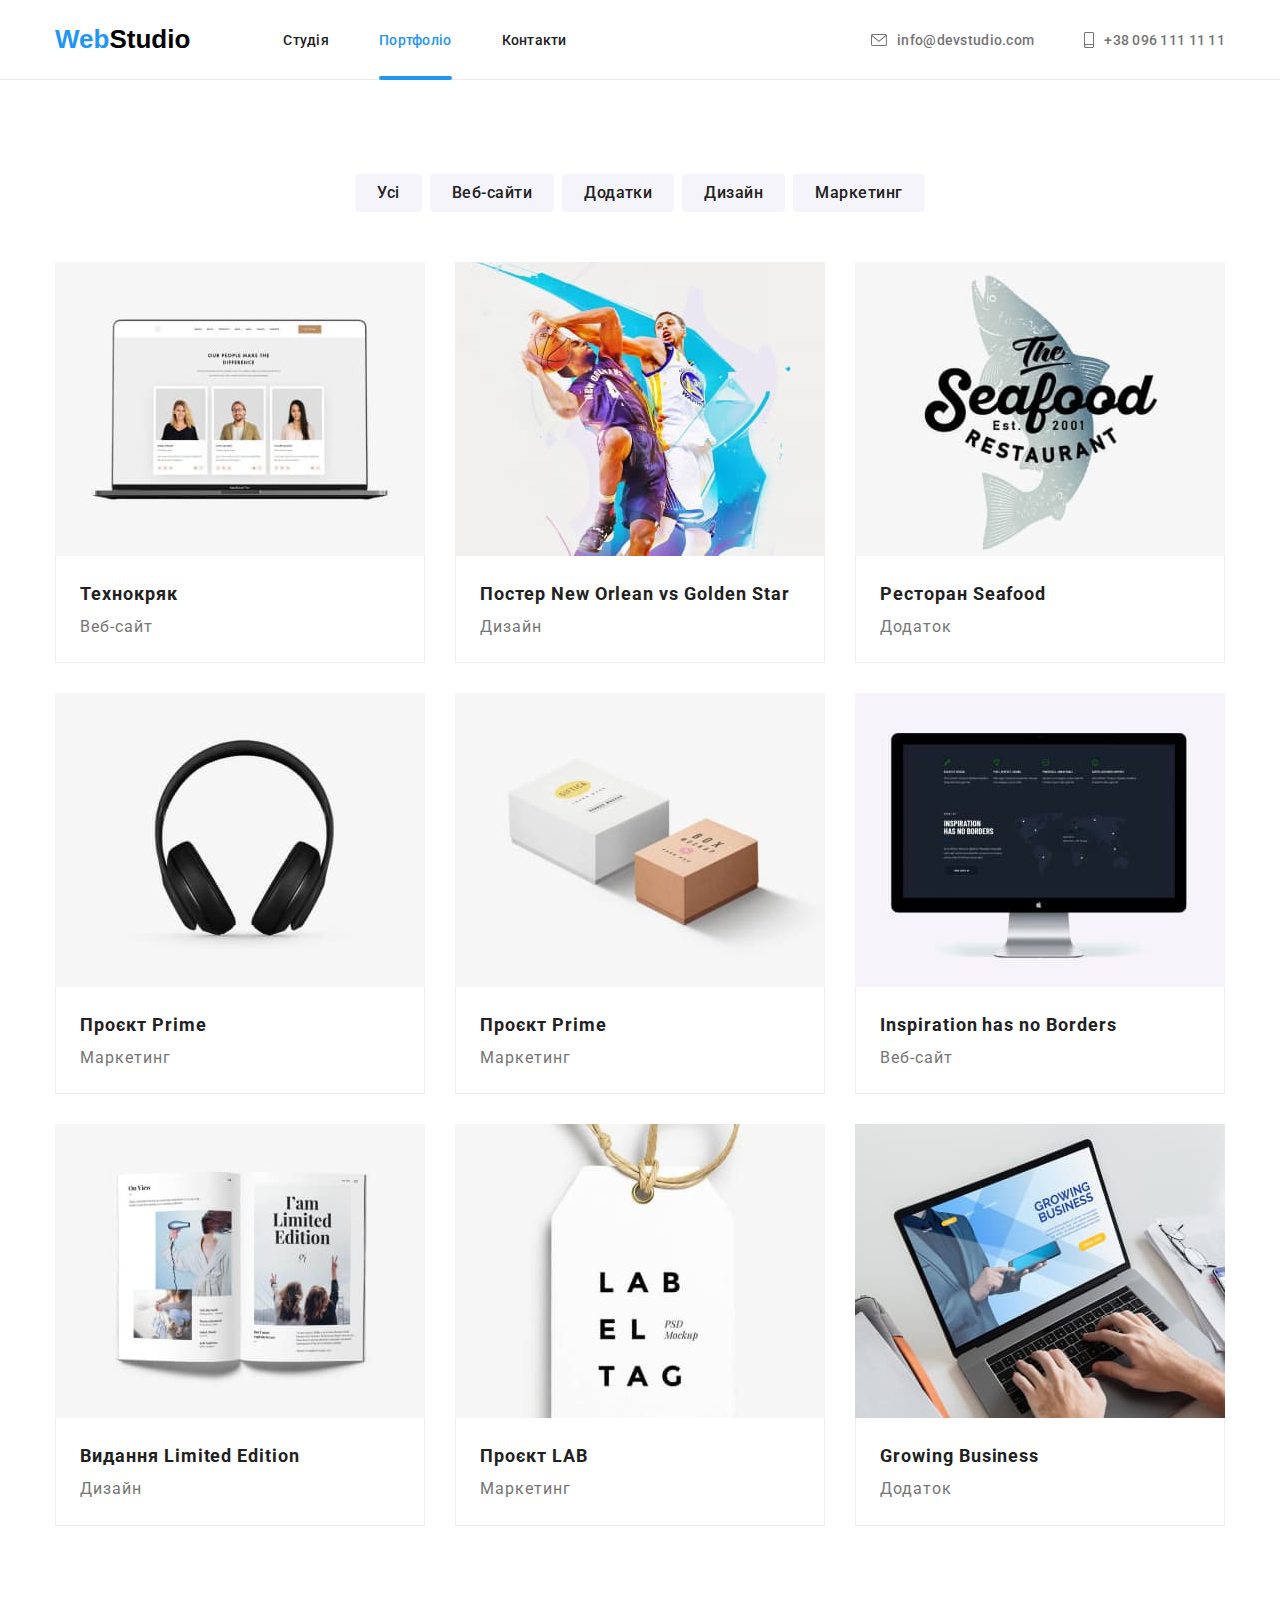
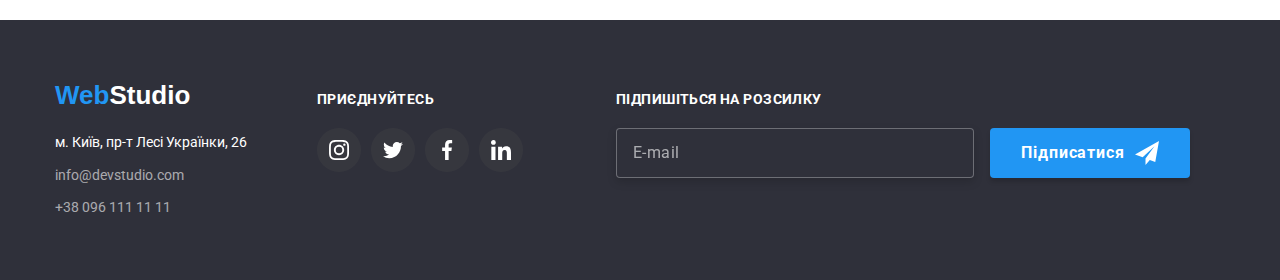
==== portfolio.html @ 0beb4f8a "add files" ====
<!DOCTYPE html>
<html lang="en">

<head>
  <meta charset="UTF-8" />
  <meta http-equiv="X-UA-Compatible" content="IE=edge" />
  <meta name="viewport" content="width=device-width, initial-scale=1.0" />
  <title>Портфоліо</title>
  <link rel="preconnect" href="https://fonts.googleapis.com">
  <link rel="preconnect" href="https://fonts.gstatic.com" crossorigin>
  <link href="https://fonts.googleapis.com/css2?family=Raleway:wght@700&family=Roboto:wght@400;500;700;900&display=swap"
    rel="stylesheet">
  <link rel="stylesheet" href="https://cdnjs.cloudflare.com/ajax/libs/modern-normalize/1.1.0/modern-normalize.css"
    integrity="sha512-Y0MM+V6ymRKN2zStTqzQ227DWhhp4Mzdo6gnlRnuaNCbc+YN/ZH0sBCLTM4M0oSy9c9VKiCvd4Jk44aCLrNS5Q=="
    crossorigin="anonymous" referrerpolicy="no-referrer" />
  <link rel="stylesheet" href="./css/styles.css" />
</head>

<body>
  <!-- HEADER -->
  <header class="header">
    <div class="container main-header">
      <div class="logo-full">
        <a href="#"><span class="logo">Web</span>Studio</a>
      </div>
      <!-- NAVIGATION -->
      <nav class="navigation">
        <ul class="navigation-list">
          <li class="navigation-list-item">
            <a href="./index.html">Студія</a>
          </li>
          <li class="navigation-list-item"><a class="current selected" href="./portfolio.html">Портфоліо</a></li>
          <li class="navigation-list-item"><a href="#">Контакти</a></li>
        </ul>
      </nav>
      <ul class="mail-tel">
        <li class="navigation-list-item">
          <a class="mail-tel-link" href="mailto:info@devstudio.com"><svg class="mail">
              <use href="./images/ikons.svg#icon-mail"></use>
            </svg>info@devstudio.com</a>
        </li>
        <li class="navigation-list-item">
          <a class="mail-tel-link" href="tel:+380961111111"><svg class="tel">
              <use href="./images/ikons.svg#icon-tel"></use>
            </svg>+38 096 111 11 11</a>
        </li>
      </ul>
    </div>
  </header>
  <!-- MAIN -->
  <main>
    <section class="section">
      <div class="container">
        <h1 class="screen-reader-text">Портфоліо</h1>
        <ul class="filter-list">
          <li class="filter-list-item"><button class="filters" type="button">Усі</button></li>
          <li class="filter-list-item"><button class="filters" type="button">Веб-сайти</button></li>
          <li class="filter-list-item"><button class="filters" type="button">Додатки</button></li>
          <li class="filter-list-item"><button class="filters" type="button">Дизайн</button></li>
          <li class="filter-list-item"><button class="filters" type="button">Маркетинг</button></li>
        </ul>
        <ul class="posters">
          <li class="posters-list" tabindex="0">
            <div class="posters-box">
              <img class="posters-img" src="./images/portfolio/1.jpg" alt="Технокряк" width="370" />
              <p class="posters-info">Ресурс пропонує комплексні пропозиції з різним рівнем функціоналу та сервісів. Все
                це дозволить відвідувачу отримати
                вичерпні відомості про компанію чи приватну особу.</p>
            </div>
            <div class="posters-list-text">
              <h2>Технокряк</h2>
              <p class="posters-filter">Веб-сайт</p>
            </div>
          </li>
          <li class="posters-list" tabindex="0">
            <div class="posters-box"><img class="posters-img" src="./images/portfolio/2.jpg" alt="Постер" width="370" />
              <p class="posters-info">Ресурс пропонує комплексні пропозиції з різним рівнем функціоналу та сервісів. Все
                це дозволить відвідувачу отримати
                вичерпні відомості про компанію чи приватну особу.</p>
            </div>
            <div class="posters-list-text">
              <h2>Постер New Orlean vs Golden Star</h2>
              <p class="posters-filter">Дизайн</p>
            </div>
          </li>
          <li class="posters-list" tabindex="0">
            <div class="posters-box"><img class="posters-img" src="./images/portfolio/3.jpg" alt="Ресторан"
                width="370" />
              <p class="posters-info">Ресурс пропонує комплексні пропозиції з різним рівнем функціоналу та сервісів. Все
                це дозволить відвідувачу отримати
                вичерпні відомості про компанію чи приватну особу.</p>
            </div>
            <div class="posters-list-text">
              <h2>Ресторан Seafood</h2>
              <p class="posters-filter">Додаток</p>
            </div>
          </li>
          <li class="posters-list" tabindex="0">
            <div class="posters-box"><img class="posters-img" src="./images/portfolio/4.jpg" alt="Проєкт-prime"
                width="370" />
              <p class="posters-info">Ресурс пропонує комплексні пропозиції з різним рівнем функціоналу та сервісів. Все
                це дозволить відвідувачу отримати
                вичерпні відомості про компанію чи приватну особу.</p>
            </div>
            <div class="posters-list-text">
              <h2>Проєкт Prime</h2>
              <p class="posters-filter">Маркетинг</p>
            </div>
          </li>
          <li class="posters-list" tabindex="0">
            <div class="posters-box"><img class="posters-img" src="./images/portfolio/5.jpg" alt="Проєкт-boxes"
                width="370" />
              <p class="posters-info">Ресурс пропонує комплексні пропозиції з різним рівнем функціоналу та сервісів. Все
                це дозволить відвідувачу отримати
                вичерпні відомості про компанію чи приватну особу.</p>
            </div>
            <div class="posters-list-text">
              <h2>Проєкт Prime</h2>
              <p class="posters-filter">Маркетинг</p>
            </div>
          </li>
          <li class="posters-list" tabindex="0">
            <div class="posters-box"><img class="posters-img" src="./images/portfolio/6.jpg" alt="Inspiration"
                width="370" />
              <p class="posters-info">Ресурс пропонує комплексні пропозиції з різним рівнем функціоналу та сервісів. Все
                це дозволить відвідувачу отримати
                вичерпні відомості про компанію чи приватну особу.</p>
            </div>
            <div class="posters-list-text">
              <h2>Inspiration has no Borders</h2>
              <p class="posters-filter">Веб-сайт</p>
            </div>
          </li>
          <li class="posters-list" tabindex="0">
            <div class="posters-box"><img class="posters-img" src="./images/portfolio/7.jpg" alt="Видання"
                width="370" />
              <p class="posters-info">Ресурс пропонує комплексні пропозиції з різним рівнем функціоналу та сервісів. Все
                це дозволить відвідувачу отримати
                вичерпні відомості про компанію чи приватну особу.</p>
            </div>
            <div class="posters-list-text">
              <h2>Видання Limited Edition</h2>
              <p class="posters-filter">Дизайн</p>
            </div>
          </li>
          <li class="posters-list" tabindex="0">
            <div class="posters-box"><img class="posters-img" src="./images/portfolio/8.jpg" alt="Проєкт-lab"
                width="370" />
              <p class="posters-info">Ресурс пропонує комплексні пропозиції з різним рівнем функціоналу та сервісів. Все
                це дозволить відвідувачу отримати
                вичерпні відомості про компанію чи приватну особу.</p>
            </div>
            <div class="posters-list-text">
              <h2>Проєкт LAB</h2>
              <p class="posters-filter">Маркетинг</p>
            </div>
          </li>
          <li class="posters-list" tabindex="0">
            <div class="posters-box"><img class="posters-img" src="./images/portfolio/9.jpg" alt="Growing-Business"
                width="370" />
              <p class="posters-info">Ресурс пропонує комплексні пропозиції з різним рівнем функціоналу та сервісів. Все
                це дозволить відвідувачу отримати
                вичерпні відомості про компанію чи приватну особу.</p>
            </div>
            <div class="posters-list-text">
              <h2>Growing Business</h2>
              <p class="posters-filter">Додаток</p>
            </div>
          </li>
        </ul>
      </div>
    </section>
  </main>
  <!-- FOOTER -->
<footer class="cellar">
  <div class="container cellar-content">
    <div>
      <div class="logo-full logo-footer">
        <a href="#"><span class="logo">Web</span>Studio</a>
      </div>
      <address class="adds">
        <ul class="adds-list">
          <li>
            <a href="https://goo.gl/maps/CDkKfC9SVfXpvFWw6" target="_blank" rel="noopener noreferrer nofollow">м.
              Київ,
              пр-т Лесі Українки, 26
            </a>
          </li>
          <li class="contacts">
            <a href="mailto:info@devstudio.com">info@devstudio.com</a>
          </li>
          <li class="contacts">
            <a href="tel:+380961111111">+38 096 111 11 11</a>
          </li>
        </ul>
      </address>
    </div>
    <div class="part-cellar">
      <h2 class="cellar-title">приєднуйтесь</h2>
      <ul class="cellar-icon">
        <li class="cellar-icon-list">
          <a class=" part-cellar-link" href="#"><svg class="part-cellar-item">
              <use href="./images/ikons.svg#icon-instagram"></use>
            </svg></a>
        </li>
        <li class="cellar-icon-list">
          <a class="part-cellar-link" href="#"><svg class="part-cellar-item">
              <use href="./images/ikons.svg#icon-twitter"></use>
            </svg></a>
        </li>
        <li class="cellar-icon-list">
          <a class="part-cellar-link" href="#"><svg class="part-cellar-item">
              <use href="./images/ikons.svg#icon-facebook"></use>
            </svg></a>
        </li>
        <li class="cellar-icon-list ">
          <a class="part-cellar-link" href="#"><svg class="part-cellar-item">
              <use href="./images/ikons.svg#icon-linkedin"></use>
            </svg></a>
        </li>
      </ul>
    </div>
    <div class="footer-form">
      <h2 class='form-title'>Підпишіться на розсилку</h2>
      <form>
        <label>
          <input name="mail" class="footer-form-input" type="email" placeholder="E-mail">
        </label>
        <button class="form-button" type="submit">
          <div class="f-b-text-icon">
            <span class="form-button-text">Підписатися</span> <svg class="footer-form-icon">
              <use href="./images/ikons.svg#icon-send"></use>
            </svg>
          </div>
        </button>
      </form>
    </div>
  </div>
</footer>
  <script src="./js/modal.js"></script>
</body>

</html>
---- css/styles.css ----
:root {
  --primary-text-color: #212121;
  --duo-text-color: #757575;
  --accent-color: #2196f3;
  --font--color: #ffffff;
  --color-filters: #f5f4fa;
  --color-futter: #2f303a;
  --color-font-posters: #eeeeee;
}

html {
  box-sizing: border-box;
}

*,
*::before,
*::after {
  box-sizing: inherit;
}

h1,
h2,
h3,
h4,
h5,
h6,
p {
  margin: 0;
  padding: 0;
}

ul {
  list-style: none;
  margin: 0;
  padding: 0;
}

body {
  background-color: var(--font--color);
  color: var(--primary-text-color);
  font-family: "Roboto", sans-serif;
}

a {
  text-decoration: none;
  color: #000000;
}

/* КОНТЕЙНЕР */

.container {
  max-width: 1200px;
  padding-left: 15px;
  padding-right: 15px;
  margin: 0 auto;
}

.section {
  padding: 94px 0;
}

.title {
  margin-bottom: 50px;
}
/* основной цвет текста #212121 */
/* вторичный цвет текста #757575 */
/* цвет главного текста шапки и полного фона #FFFFFF */
/* цвет кнопки и акцентов #2196F3 */
/* цвет кнопки фильтра и 4 секции фона #F5F4FA */
/* фон футера и 1 секции #2F303A */

/* INDEX HTML STUDIO */ /* INDEX HTML STUDIO */ /* INDEX HTML STUDIO */ /* INDEX HTML STUDIO */ /* INDEX HTML STUDIO */

/* INDEX HTML STUDIO */ /* INDEX HTML STUDIO */ /* INDEX HTML STUDIO */ /* INDEX HTML STUDIO */ /* INDEX HTML STUDIO */

/* INDEX HTML STUDIO */ /* INDEX HTML STUDIO */ /* INDEX HTML STUDIO */ /* INDEX HTML STUDIO */ /* INDEX HTML STUDIO */

/* INDEX HTML STUDIO */ /* INDEX HTML STUDIO */ /* INDEX HTML STUDIO */ /* INDEX HTML STUDIO */ /* INDEX HTML STUDIO */

/* HEADER */

header > a {
  letter-spacing: 0.03em;
}

.header {
  color: #ececec;
  height: 80px;
  /* padding-top: 24px;
  padding-bottom: 25px; */
  border-bottom: 1px solid #ececec;
}

.header a,
.header ul,
.header li,
.header nav {
  height: 100%;
}

.main-header {
  display: flex;
  align-items: center;
  height: 100%;
}

.navigation-list {
  display: flex;
}

.navigation-list-item:not(:last-child) {
  margin-right: 50px;
}

.logo-full {
  font-family: "Relawey", sans-serif;
  font-weight: 700;
  font-size: 26px;
  line-height: 1.1923;
}

.navigation {
  margin-left: 93px;

  font-family: "Roboto", sans-serif;
  font-style: normal;
  font-weight: 500;
  font-size: 14px;
  line-height: 1.1428;
  letter-spacing: 0.02em;
}

.navigation a {
  color: var(--primary-text-color);

  transition: color 250ms cubic-bezier(0.4, 0, 0.2, 1);
}

.navigation .current {
  color: var(--accent-color);
}

.navigation a:hover,
.navigation a:focus {
  color: var(--accent-color);
}

.mail-tel {
  display: flex;
  margin-left: auto;
}

.mail-tel a {
  color: var(--duo-text-color);
  font-weight: 500;
  font-size: 14px;
  line-height: 1.1428;
  letter-spacing: 0.02em;

  transition: color 250ms cubic-bezier(0.4, 0, 0.2, 1);
}

.mail-tel a:hover,
.mail-tel a:focus {
  color: var(--accent-color);
}

.navigation-list-item a {
  display: flex;
  align-items: center;
}

.selected {
  position: relative;
}

.selected::after {
  content: "";
  position: absolute;
  bottom: -1px;
  width: 100%;
  height: 4px;
  background: #2196f3;
  border-radius: 2px;
}

/* SVG NAV MAIL-TEL */

.mail-tel-link:hover .mail,
.mail-tel-link:hover .tel,
.mail-tel-link:focus .mail,
.mail-tel-link:focus .tel {
  fill: var(--accent-color);
}

.mail {
  fill: var(--duo-text-color);
  margin-right: 10px;
  height: 12px;
  width: 16px;
  transition: fill 250ms cubic-bezier(0.4, 0, 0.2, 1);
}

.tel {
  fill: var(--duo-text-color);
  margin-right: 10px;
  height: 16px;
  width: 10px;

  transition: fill 250ms cubic-bezier(0.4, 0, 0.2, 1);
}

.logo {
  color: var(--accent-color);
}

/* MAIN */

main {
  letter-spacing: 0.03em;
}

/* first section */
.hat {
  background-color: #c4c4c4;
  background-image: linear-gradient(
      rgba(47, 48, 58, 0.4),
      rgba(47, 48, 58, 0.4)
    ),
    url(../images/hero-bg.jpg);
  background-repeat: no-repeat;
  background-position: center;
  background-color: var(--color-futter);
  color: var(--font--color);
  max-width: 1600px;
  margin-right: auto;
  margin-left: auto;
  padding: 200px 0;

  letter-spacing: 0.06em;
  font-weight: 900;
  font-size: 44px;
  line-height: 1.4;
  text-align: center;
  text-transform: uppercase;
  text-align: center;
}

.hero {
  margin: 0 auto 30px;

  font-weight: 900;
  font-size: 44px;
  line-height: 1.3636;
  text-transform: uppercase;
  max-width: 696px;
}

.hero-button {
  display: block;
  min-width: 216px;
  padding: 10px 32px;
  border-radius: 4px;
  font-weight: 700;
  font-size: 16px;
  line-height: 1.9;
  align-items: center;
  margin: 0 auto;
}

.button {
  background-color: var(--accent-color);
  color: var(--font--color);
  border: none;
  cursor: pointer;
  text-align: center;

  transition: background-color 250ms cubic-bezier(0.4, 0, 0.2, 1);
}

.button:hover,
.button:focus {
    background-color: #188ce8;
}

/* second section */

.hang {
  padding-bottom: 0;
}

.hang-list {
  display: flex;
}

.hang-list-item:not(:last-child) {
  margin-right: 30px;
}

.hang-list-item > h3 {
  padding-bottom: 10px;
}

.hang h3 {
  color: var(--primary-text-color);
  font-size: 14px;
  line-height: 1.14;
  text-transform: uppercase;
}

.hang p {
  color: var(--duo-text-color);
  font-size: 14px;
  line-height: 1.7;
}

.screen-reader-text {
  border: 0;
  clip: rect(1px, 1px, 1px, 1px);
  clip-path: inset(50%);
  height: 1px;
  margin: -1px;
  overflow: hidden;
  padding: 0;
  position: absolute;
  width: 1px;
  word-wrap: normal !important;
}

/* hang-icon */
.hang-icon {
  background: var(--color-filters);
  border-radius: 4px;
  width: 270px;
  height: 120px;
  padding: 25px 100px;
  margin-bottom: 30px;
}

.hang-icon-item {
  width: 70px;
  height: 70px;
}

/* third section */

.ocup-title {
  margin-bottom: 50px;
  color: var(--primary-text-color);
  font-size: 36px;
  line-height: 1.2;
  text-align: center;
}

.occupation-list {
  display: flex;
}

.occupation-list-item:not(:last-child) {
  margin-right: 30px;
}

.occupation-info {
  position: relative;
}

.ocup-info-text {
  padding: 27px 0;
  background-color: rgba(47, 48, 58, 0.8);
  width: 370px;
  position: absolute;
  bottom: 4px;

  font-weight: 700;
  font-size: 14px;
  line-height: 1.14;
  text-align: center;
  letter-spacing: 0.03em;
  text-transform: uppercase;
  color: var(--font--color);
}

/* four section */

.team {
  padding-top: 94px;
  padding-bottom: 88px;
  background-color: var(--color-filters);
}

.team h2 {
  color: var(--primary-text-color);
  font-size: 36px;
  line-height: 1.2;
  text-align: center;
}

.team h3 {
  color: var(--primary-text-color);
  font-weight: 500;
  font-size: 16px;
  line-height: 1.2;
  text-align: center;
}

.team p {
  color: var(--duo-text-color);
  font-size: 16px;
  line-height: 1.2;
  text-align: center;
}

.team-list {
  display: flex;
}

.team-list-item:not(:last-child) {
  margin-right: 30px;
}

.team-list-item {
  background-color: var(--font--color);
  box-shadow: 0px 1px 3px rgba(0, 0, 0, 0.12), 0px 1px 1px rgba(0, 0, 0, 0.14),
    0px 2px 1px rgba(0, 0, 0, 0.2);
  border-radius: 0px 0px 4px 4px;
}

.team-list-image {
  padding-bottom: 30px;
}

.team-list-item > h3 {
  margin-bottom: 10px;
}

.team-list-item > p {
  margin-bottom: 30px;
}

/* social-icon */
.social-icon {
  display: flex;
  justify-content: center;
  margin-top: 16px;
  margin-bottom: 30px;
  margin-left: 32px;
  margin-right: 32px;
}

.social-icon-link {
  display: block;
  width: 44px;
  height: 44px;
  padding: 12px;
  border-radius: 50%;
  transition: background-color 250ms cubic-bezier(0.4, 0, 0.2, 1);
}

.social-icon-list:not(:last-child) {
  margin-right: 10px;
}

.social-icon-item {
  fill: var(--duo-text-color);
  width: 20px;
  height: 20px;
  transition: fill 250ms cubic-bezier(0.4, 0, 0.2, 1);
}

.social-icon-link:hover,
.social-icon-link:focus {
  background-color: var(--accent-color);
}

.social-icon-link:hover .social-icon-item,
.social-icon-link:focus .social-icon-item {
  fill: var(--font--color);
}

/* FIFTH SECTION  */

.clients h2 {
  color: var(--primary-text-color);
  font-size: 36px;
  line-height: 1.2;
  text-align: center;
}

.clients-list {
  display: flex;
  justify-content: center;
}

.clients-list-link {
  display: inline-block;
  width: 170px;
  height: 92px;
  border: 1px solid #afb1b8;
  border-radius: 4px;
  padding: 16px 32px;

  transition: border 250ms cubic-bezier(0.4, 0, 0.2, 1);
}

.clients-icon {
  fill: var(--duo-text-color);
  width: 106px;
  height: 60px;

  transition: fill 250ms cubic-bezier(0.4, 0, 0.2, 1);
}

.clients-list-item:not(:last-child) {
  margin-right: 30px;
}

.clients-list-link:hover .clients-icon,
.clients-list-link:focus .clients-icon {
  fill: var(--accent-color);
}

.clients-list-link:hover {
  border: 1px solid var(--accent-color);
}

/* FOOTER */

/* CELLAR CONTENT  */

.cellar-content {
  display: flex;
  align-items: baseline;
}

.cellar {
  background-color: var(--color-futter);
}

.cellar a {
  color: var(--font--color);

  transition: color 250ms cubic-bezier(0.4, 0, 0.2, 1);
}

.logo-footer {
  padding-top: 60px;
  padding-bottom: 20px;
}

.adds {
  padding-bottom: 60px;

  color: var(--font--color);
  font-style: normal;
  font-size: 14px;
  line-height: 1.7;
}

.adds-list > li:not(:last-child) {
  padding-bottom: 9px;
}

.adds a:hover,
.adds a:focus {
  color: var(--accent-color);
}

.contacts a {
  color: rgba(255, 255, 255, 60%);
}

/* PART CELLAR  */

.part-cellar {
  margin-left: 70px;
}

.cellar-icon {
  display: flex;
}

.part-cellar-item {
  fill: var(--font--color);
  width: 20px;
  height: 20px;
}

.part-cellar-link {
  display: block;
  width: 44px;
  height: 44px;
  padding: 12px;
  border-radius: 50%;
  background: linear-gradient(0deg, rgba(0, 0, 0, 0.2), rgba(0, 0, 0, 0.2)),
    rgba(255, 255, 255, 0.1);

  transition: background-color 250ms cubic-bezier(0.4, 0, 0.2, 1);
}

.cellar-icon-list:not(:last-child) {
  margin-right: 10px;
}

.part-cellar-link:hover,
.part-cellar-link:focus {
  background: none;
  background-color: var(--accent-color);
}

.part-cellar .cellar-title,
.form-title {
  margin-bottom: 20px;

  font-weight: 700;
  font-size: 14px;
  line-height: 1.14;
  letter-spacing: 0.03em;
  text-transform: uppercase;
  color: var(--font--color);
}

/* FORM-CELLAR */

.footer-form {
  margin-left: 93px;
}

.footer-form-input {
  height: 50px;
  width: 358px;
  padding: 15px 0;
  padding-left: 16px;
  margin-right: 12px;

  background-color: var(--color-futter);
  border: 1px solid rgba(255, 255, 255, 0.3);
  filter: drop-shadow(0px 4px 4px rgba(0, 0, 0, 0.15));
  border-radius: 4px;
  color: var(--font--color);
}

.footer-form-input::placeholder {
  font-weight: 400;
  font-size: 16px;
  line-height: 1.25;
  align-items: center;
  letter-spacing: 0.03em;
  color: rgba(255, 255, 255, 0.6);
}

.form-button,
.modal-button {
  height: 50px;
  width: 200px;
  padding: 10px 28px;

  background-color: var(--accent-color);
  border: none;
  box-shadow: 0px 4px 4px rgba(0, 0, 0, 0.15);
  border-radius: 4px;
  cursor: pointer;

  transition: background-color 250ms cubic-bezier(0.4, 0, 0.2, 1);
}

.modal-button:hover,
.modal-buttom:focus,
.form-button:hover,
.form-buttom:focus {
  background-color: #188ce8;
}

.form-button-text,
.modal-button-text {
  font-weight: 700;
  font-size: 16px;
  line-height: 1.875;
  align-items: center;
  text-align: center;
  letter-spacing: 0.06em;
  color: var(--font--color);
}

.footer-form-icon {
  width: 24px;
  height: 24px;
  margin-left: 10px;
}

.f-b-text-icon {
  display: flex;
  align-items: center;
  justify-content: center;
}

/* MODAL */

.modal-backdrop {
  position: fixed;
  width: 100%;
  height: 100%;
  top: 0;
  left: 0;
  background-color: rgba(0, 0, 0, 0.2);

  transition: visibility 250ms cubic-bezier(0.4, 0, 0.2, 1),
    opacity 250ms cubic-bezier(0.4, 0, 0.2, 1);
}

.modal {
  width: 530px;
  height: 580px;
  position: absolute;
  top: 50%;
  left: 50%;

  background: var(--font--color);
  box-shadow: 0px 1px 3px rgba(0, 0, 0, 0.12), 0px 1px 1px rgba(0, 0, 0, 0.14),
    0px 2px 1px rgba(0, 0, 0, 0.2);
  border-radius: 4px;

  transform: translate(-50%, -50%) scale(1);
  transition: transform 250ms cubic-bezier(0.4, 0, 0.2, 1);
}

.mod-but {
  position: absolute;
  right: 0;
  display: flex;
  align-items: center;
  justify-content: center;
  padding: 6px;
  margin-top: 8px;
  margin-right: 5px;
  width: 30px;
  height: 30px;
  background: var(--font--color);
  border: 1px solid rgba(0, 0, 0, 0.1);
  border-radius: 50%;
  cursor: pointer;
}

.mod-but-icon {
  width: 18px;
  height: 18px;
  transition: fill 250ms cubic-bezier(0.4, 0, 0.2, 1);
}

.mod-but-icon:hover,
.mod-but-icon:focus {
  fill: var(--accent-color);
}

.is-hidden {
  opacity: 0;
  pointer-events: none;
  visibility: hidden;
}

.is-hidden .modal {
  transform: translate(-50%, -50%) scale(0.7);
}

.modal-title {
  padding: 0 40px;
  padding-top: 40px;
  margin-bottom: 12px;
  font-weight: 700;
  font-size: 20px;
  line-height: 1.15;
  text-align: center;
  letter-spacing: 0.03em;
  color: var(--primary-text-color);
}

/* FORM-MODAL */

.modal-form {
  width: 100%;
  padding-left: 40px;
  padding-right: 40px;
}

.m-f-input {
  padding-top: 11px;
  padding-bottom: 11px;
  padding-left: 42px;
  width: 100%;
  height: 40px;
  margin-bottom: 10px;
  border: 1px solid rgba(33, 33, 33, 0.2);
  border-radius: 4px;
  outline: var(--accent-color);

  transition: border 250ms cubic-bezier(0.4, 0, 0.2, 1);
}

.m-f-box {
  position: relative;
}

.m-f-icon {
  position: absolute;
  top: 11px;
  bottom: 11px;
  left: 12px;
  transform: translateY(100%);
  width: 18px;
  height: 18px;

  transition: fill 250ms cubic-bezier(0.4, 0, 0.2, 1);
}

/*! TEST-ICON(YOU HAVE CHANGE HTML) */
/* 
.m-f-icon {
  position: absolute;
  top: 50%;
  
  left: 12px;
  transform: translateY(-50%);
  width: 18px;
  height: 18px;

  transition: fill 250ms cubic-bezier(0.4, 0, 0.2, 1);
} */

.m-f-input:focus,
.m-f-feedback:focus {
  border: 1px solid var(--accent-color);
}

.m-f-input:focus + .m-f-icon {
  fill: var(--accent-color);
}

.m-f-feedback {
  padding: 12px 16px;
  width: 100%;
  height: 120px;
  resize: none;
  border: 1px solid rgba(33, 33, 33, 0.2);
  border-radius: 4px;
  outline: var(--accent-color);
  transition: border 250ms cubic-bezier(0.4, 0, 0.2, 1);
}

.m-f-feedback::placeholder {
  font-weight: 400;
  font-size: 12px;
  line-height: 1.1666;
  letter-spacing: 0.01em;
  color: rgba(117, 117, 117, 0.5);
}

.m-f-name {
  display: block;
  margin-bottom: 4px;

  font-weight: 400;
  font-size: 12px;
  line-height: 1.1666;
  letter-spacing: 0.01em;
  color: var(--duo-text-color);
}

.checkbox {
  display: flex;
  align-items: center;
  justify-content: center;
  margin-bottom: 30px;
  margin-top: 20px;
}

.checkbox-link {
  text-decoration: underline;
  text-underline-position: under;
  font-style: normal;
  font-weight: 400;
  font-size: 14px;
  line-height: 1.714;
  letter-spacing: 0.03em;
  color: var(--accent-color);
}

.modal-form > .modal-button {
  margin: 0 auto;
  display: block;
}

.checkbox-text {
  margin-left: 7px;
  font-style: normal;
  font-weight: 400;
  font-size: 14px;
  line-height: 1.714;
  letter-spacing: 0.03em;
  color: var(--duo-text-color);
}

.checkbox-wrapper {
  display: flex;
  align-items: center;
  justify-content: center;
  width: 15px;
  height: 15px;
  border: 2px solid #000;
  border-radius: 2px;
  background-color: transparent;
}

.icon-check {
  width: 12px;
  height: 9px;
  fill: var(--font--color);
}

.ch-acept {
  -webkit-appearance: none;
  -moz-appearance: none;
  appearance: none;
  position: absolute;
}

.ch-acept:checked + .checkbox-wrapper {
  background-color: var(--accent-color);
  fill: var(--font--color);
  border: var(--accent-color);
  fill: var(--font--color);
}

/* PORTFOLIO HTML STUDIO */ /* PORTFOLIO HTML STUDIO */ /* PORTFOLIO HTML STUDIO */ /* PORTFOLIO HTML STUDIO */ /* PORTFOLIO HTML STUDIO */

/* PORTFOLIO HTML STUDIO */ /* PORTFOLIO HTML STUDIO */ /*  PORTFOLIO TML STUDIO */ /* PORTFOLIO HTML STUDIO */ /* PORTFOLIO HTML STUDIO */

/* MAIN */

.filter-list {
  display: flex;
  justify-content: center;
  margin-bottom: 50px;
}

.filter-list-item:not(:last-child) {
  margin-right: 8px;
}

.filters {
  padding: 6px 22px;

  background-color: var(--color-filters);
  color: var(--primary-text-color);
  border: none;
  cursor: pointer;
  font-weight: 500;
  font-size: 16px;
  line-height: 1.6;
  text-align: center;
  letter-spacing: 0.03em;
  border-radius: 4px;

  transition: background-color 250ms cubic-bezier(0.4, 0, 0.2, 1),
    color 250ms cubic-bezier(0.4, 0, 0.2, 1),
    box-shadow 250ms cubic-bezier(0.4, 0, 0.2, 1);
}

.filters:hover,
.filters:focus {
  background-color: var(--accent-color);
  color: var(--font--color);
  box-shadow: 0px 3px 1px rgba(0, 0, 0, 0.1), 0px 1px 2px rgba(0, 0, 0, 0.08),
    0px 2px 2px rgba(0, 0, 0, 0.12);
}

.posters {
  display: flex;
  flex-wrap: wrap;
  gap: 30px;
}

.posters-list {
  flex-basis: calc((100% - 60px) / 3);
  position: relative;
  cursor: pointer;

  transition: box-shadow 250ms cubic-bezier(0.4, 0, 0.2, 1);
}

.posters-list:hover,
.posters-list:focus {
  box-shadow: 0px 1px 1px rgba(0, 0, 0, 0.12), 0px 4px 4px rgba(0, 0, 0, 0.06),
    1px 4px 6px rgba(0, 0, 0, 0.16);
}

.posters li {
  box-sizing: border-box;
  letter-spacing: 0.06em;
}

.posters h2 {
  color: var(--primary-text-color);
  font-size: 18px;
  line-height: 2;
}

.posters-box {
  position: relative;
  overflow: hidden;
}

.posters-info {
  position: absolute;
  padding: 63px 24px;
  width: 100%;
  height: 100%;
  bottom: -100%;
  left: 0;

  font-weight: 400;
  font-size: 18px;
  line-height: 1.5555;
  letter-spacing: 0.03em;
  color: rgba(255, 255, 255, 1);
  background: rgba(33, 150, 243, 0.9);
}

.posters-list:hover .posters-info {
  transform: translateY(-100%);
  transition: transform 250ms cubic-bezier(0.4, 0, 0.2, 1);
  overflow: auto;
}

.posters-filter {
  color: var(--duo-text-color);
  font-size: 16px;
  line-height: 1.9;
}

.posters-img {
  display: block;
  width: 100%;
  height: auto;
}

.posters-list-text {
  padding: 20px 24px;
  border-bottom: 1px solid var(--color-font-posters);
  border-left: 1px solid var(--color-font-posters);
  border-right: 1px solid var(--color-font-posters);
}
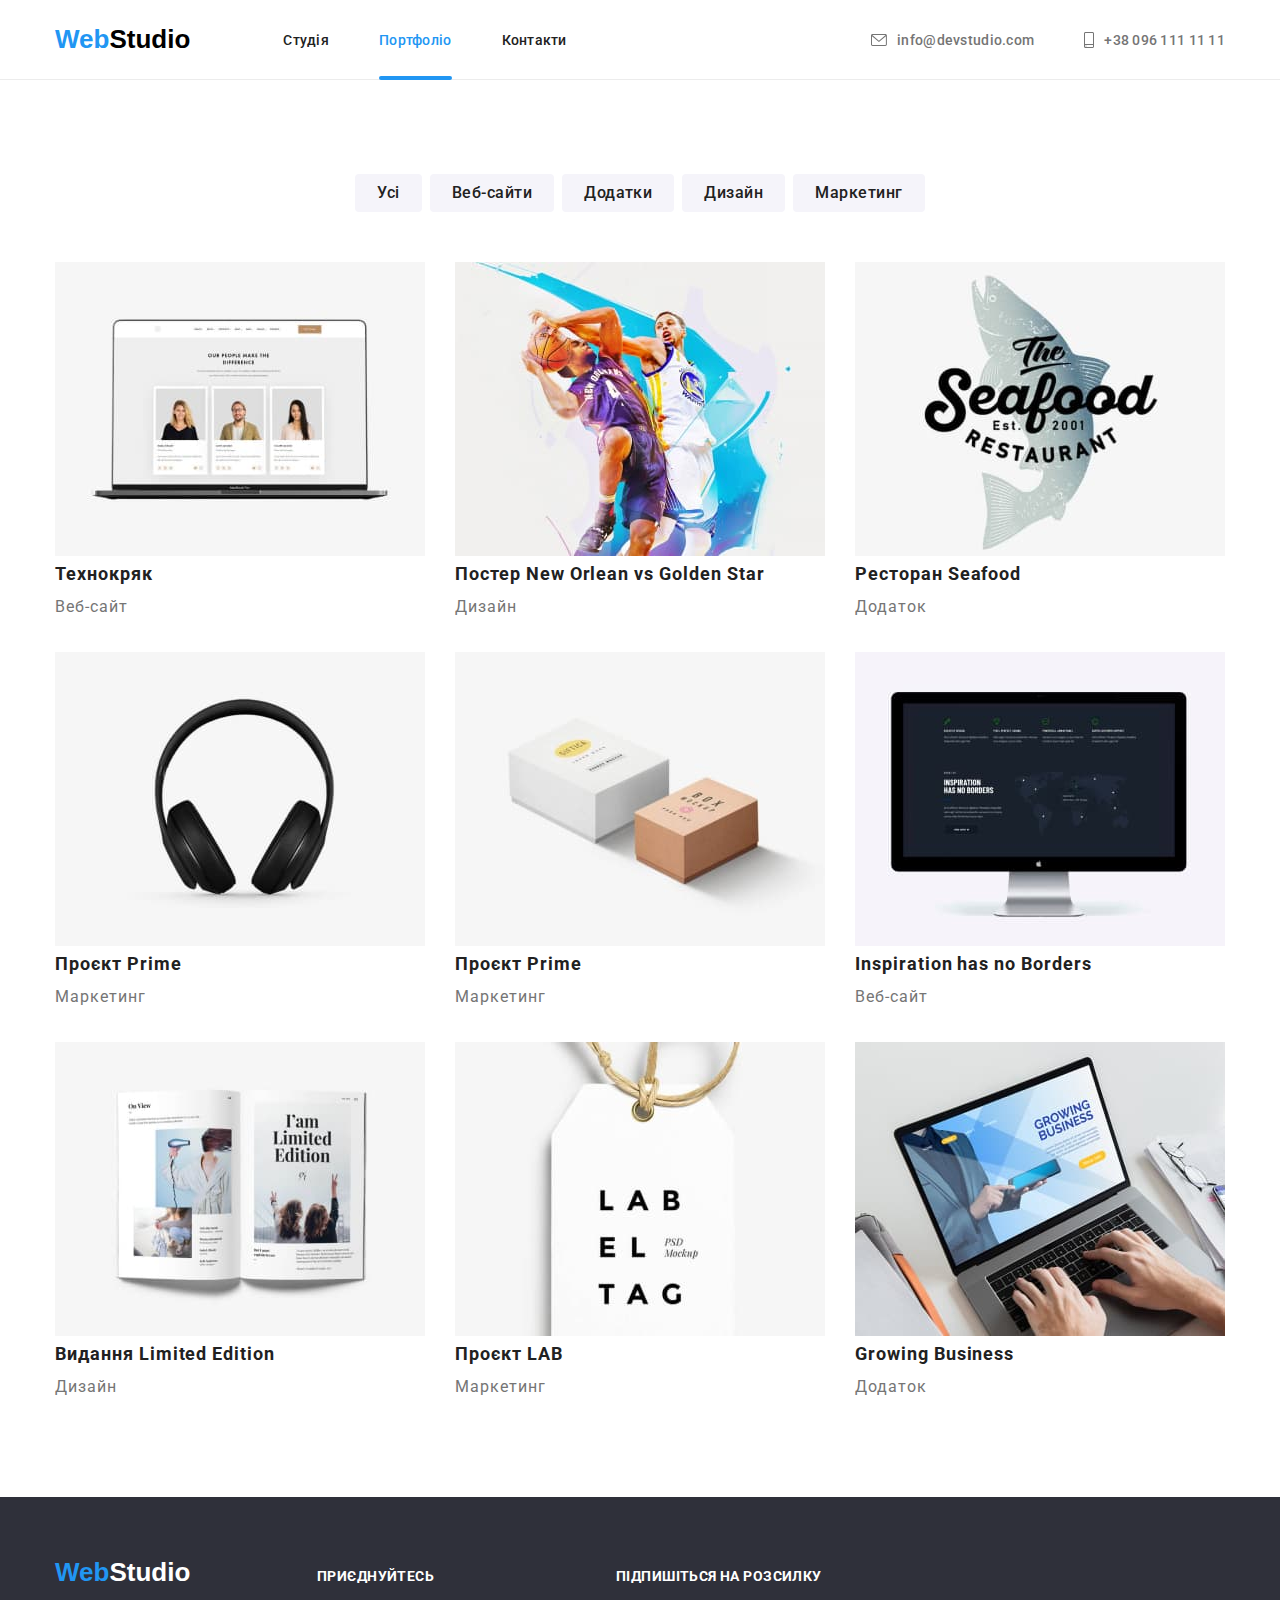
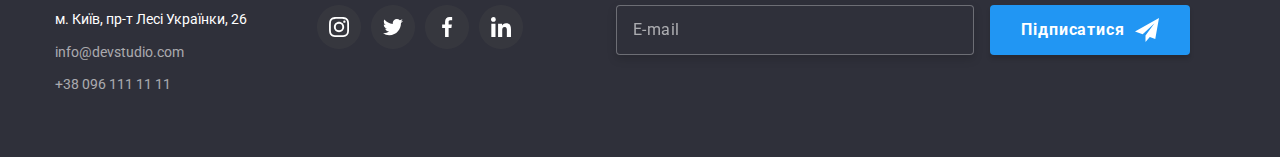
==== commit 9305596a: "BEM" ====
--- a/portfolio.html
+++ b/portfolio.html
@@ -19,28 +19,35 @@
 <body>
   <!-- HEADER -->
   <header class="header">
-    <div class="container main-header">
-      <div class="logo-full">
-        <a href="#"><span class="logo">Web</span>Studio</a>
+    <div class="container header__elements">
+      <div class="logo">
+        <a href="#"><span class="logo__text">Web</span>Studio</a>
       </div>
       <!-- NAVIGATION -->
       <nav class="navigation">
         <ul class="navigation-list">
-          <li class="navigation-list-item">
-            <a href="./index.html">Студія</a>
-          </li>
-          <li class="navigation-list-item"><a class="current selected" href="./portfolio.html">Портфоліо</a></li>
-          <li class="navigation-list-item"><a href="#">Контакти</a></li>
+          <li class="navigation-list__item">
+            <a class="navigation-list__link"
+              href="./index.html">Студія</a>
+          </li>
+          <li class="navigation-list__item">
+            <a class="navigation-list__link navigation-list__item--current navigation-list__item--selected" href="./portfolio.html">Портфоліо</a>
+          </li>
+          <li class="navigation-list__item">
+            <a class="navigation-list__link" href="#">Контакти</a>
+          </li>
         </ul>
       </nav>
       <ul class="mail-tel">
-        <li class="navigation-list-item">
-          <a class="mail-tel-link" href="mailto:info@devstudio.com"><svg class="mail">
+        <li class="navigation-list__item">
+          <a class="navigation-list__link mail-tel__link" href="mailto:info@devstudio.com">
+            <svg class="mail">
               <use href="./images/ikons.svg#icon-mail"></use>
             </svg>info@devstudio.com</a>
         </li>
-        <li class="navigation-list-item">
-          <a class="mail-tel-link" href="tel:+380961111111"><svg class="tel">
+        <li class="navigation-list__item">
+          <a class="navigation-list__link mail-tel__link" href="tel:+380961111111">
+            <svg class="tel">
               <use href="./images/ikons.svg#icon-tel"></use>
             </svg>+38 096 111 11 11</a>
         </li>
@@ -51,120 +58,120 @@
   <main>
     <section class="section">
       <div class="container">
-        <h1 class="screen-reader-text">Портфоліо</h1>
-        <ul class="filter-list">
-          <li class="filter-list-item"><button class="filters" type="button">Усі</button></li>
-          <li class="filter-list-item"><button class="filters" type="button">Веб-сайти</button></li>
-          <li class="filter-list-item"><button class="filters" type="button">Додатки</button></li>
-          <li class="filter-list-item"><button class="filters" type="button">Дизайн</button></li>
-          <li class="filter-list-item"><button class="filters" type="button">Маркетинг</button></li>
+        <h1 class="visible-hidden">Портфоліо</h1>
+        <ul class="filters">
+          <li class="filters__item"><button class="filters__button" type="button">Усі</button></li>
+          <li class="filters__item"><button class="filters__button" type="button">Веб-сайти</button></li>
+          <li class="filters__item"><button class="filters__button" type="button">Додатки</button></li>
+          <li class="filters__item"><button class="filters__button" type="button">Дизайн</button></li>
+          <li class="filters__item"><button class="filters__button" type="button">Маркетинг</button></li>
         </ul>
         <ul class="posters">
-          <li class="posters-list" tabindex="0">
-            <div class="posters-box">
-              <img class="posters-img" src="./images/portfolio/1.jpg" alt="Технокряк" width="370" />
-              <p class="posters-info">Ресурс пропонує комплексні пропозиції з різним рівнем функціоналу та сервісів. Все
-                це дозволить відвідувачу отримати
-                вичерпні відомості про компанію чи приватну особу.</p>
-            </div>
-            <div class="posters-list-text">
-              <h2>Технокряк</h2>
-              <p class="posters-filter">Веб-сайт</p>
-            </div>
-          </li>
-          <li class="posters-list" tabindex="0">
-            <div class="posters-box"><img class="posters-img" src="./images/portfolio/2.jpg" alt="Постер" width="370" />
-              <p class="posters-info">Ресурс пропонує комплексні пропозиції з різним рівнем функціоналу та сервісів. Все
-                це дозволить відвідувачу отримати
-                вичерпні відомості про компанію чи приватну особу.</p>
-            </div>
-            <div class="posters-list-text">
-              <h2>Постер New Orlean vs Golden Star</h2>
-              <p class="posters-filter">Дизайн</p>
-            </div>
-          </li>
-          <li class="posters-list" tabindex="0">
-            <div class="posters-box"><img class="posters-img" src="./images/portfolio/3.jpg" alt="Ресторан"
-                width="370" />
-              <p class="posters-info">Ресурс пропонує комплексні пропозиції з різним рівнем функціоналу та сервісів. Все
-                це дозволить відвідувачу отримати
-                вичерпні відомості про компанію чи приватну особу.</p>
-            </div>
-            <div class="posters-list-text">
-              <h2>Ресторан Seafood</h2>
-              <p class="posters-filter">Додаток</p>
-            </div>
-          </li>
-          <li class="posters-list" tabindex="0">
-            <div class="posters-box"><img class="posters-img" src="./images/portfolio/4.jpg" alt="Проєкт-prime"
-                width="370" />
-              <p class="posters-info">Ресурс пропонує комплексні пропозиції з різним рівнем функціоналу та сервісів. Все
-                це дозволить відвідувачу отримати
-                вичерпні відомості про компанію чи приватну особу.</p>
-            </div>
-            <div class="posters-list-text">
-              <h2>Проєкт Prime</h2>
-              <p class="posters-filter">Маркетинг</p>
-            </div>
-          </li>
-          <li class="posters-list" tabindex="0">
-            <div class="posters-box"><img class="posters-img" src="./images/portfolio/5.jpg" alt="Проєкт-boxes"
-                width="370" />
-              <p class="posters-info">Ресурс пропонує комплексні пропозиції з різним рівнем функціоналу та сервісів. Все
-                це дозволить відвідувачу отримати
-                вичерпні відомості про компанію чи приватну особу.</p>
-            </div>
-            <div class="posters-list-text">
-              <h2>Проєкт Prime</h2>
-              <p class="posters-filter">Маркетинг</p>
-            </div>
-          </li>
-          <li class="posters-list" tabindex="0">
-            <div class="posters-box"><img class="posters-img" src="./images/portfolio/6.jpg" alt="Inspiration"
-                width="370" />
-              <p class="posters-info">Ресурс пропонує комплексні пропозиції з різним рівнем функціоналу та сервісів. Все
-                це дозволить відвідувачу отримати
-                вичерпні відомості про компанію чи приватну особу.</p>
-            </div>
-            <div class="posters-list-text">
-              <h2>Inspiration has no Borders</h2>
-              <p class="posters-filter">Веб-сайт</p>
-            </div>
-          </li>
-          <li class="posters-list" tabindex="0">
-            <div class="posters-box"><img class="posters-img" src="./images/portfolio/7.jpg" alt="Видання"
-                width="370" />
-              <p class="posters-info">Ресурс пропонує комплексні пропозиції з різним рівнем функціоналу та сервісів. Все
-                це дозволить відвідувачу отримати
-                вичерпні відомості про компанію чи приватну особу.</p>
-            </div>
-            <div class="posters-list-text">
-              <h2>Видання Limited Edition</h2>
-              <p class="posters-filter">Дизайн</p>
-            </div>
-          </li>
-          <li class="posters-list" tabindex="0">
-            <div class="posters-box"><img class="posters-img" src="./images/portfolio/8.jpg" alt="Проєкт-lab"
-                width="370" />
-              <p class="posters-info">Ресурс пропонує комплексні пропозиції з різним рівнем функціоналу та сервісів. Все
-                це дозволить відвідувачу отримати
-                вичерпні відомості про компанію чи приватну особу.</p>
-            </div>
-            <div class="posters-list-text">
-              <h2>Проєкт LAB</h2>
-              <p class="posters-filter">Маркетинг</p>
-            </div>
-          </li>
-          <li class="posters-list" tabindex="0">
-            <div class="posters-box"><img class="posters-img" src="./images/portfolio/9.jpg" alt="Growing-Business"
-                width="370" />
-              <p class="posters-info">Ресурс пропонує комплексні пропозиції з різним рівнем функціоналу та сервісів. Все
-                це дозволить відвідувачу отримати
-                вичерпні відомості про компанію чи приватну особу.</p>
-            </div>
-            <div class="posters-list-text">
-              <h2>Growing Business</h2>
-              <p class="posters-filter">Додаток</p>
+          <li class="posters__list" tabindex="0">
+            <div class="posters__box">
+              <img class="posters__img" src="./images/portfolio/1.jpg" alt="Технокряк" width="370" />
+              <p class="posters__info">Ресурс пропонує комплексні пропозиції з різним рівнем функціоналу та сервісів. Все
+                це дозволить відвідувачу отримати
+                вичерпні відомості про компанію чи приватну особу.</p>
+            </div>
+            <div class="posters-text">
+              <h2 class="posters-text__title">Технокряк</h2>
+              <p class="posters-text__filter">Веб-сайт</p>
+            </div>
+          </li>
+          <li class="posters__list" tabindex="0">
+            <div class="posters__box"><img class="posters__img" src="./images/portfolio/2.jpg" alt="Постер" width="370" />
+              <p class="posters__info">Ресурс пропонує комплексні пропозиції з різним рівнем функціоналу та сервісів. Все
+                це дозволить відвідувачу отримати
+                вичерпні відомості про компанію чи приватну особу.</p>
+            </div>
+            <div class="posters-text">
+              <h2 class="posters-text__title">Постер New Orlean vs Golden Star</h2>
+              <p class="posters-text__filter">Дизайн</p>
+            </div>
+          </li>
+          <li class="posters__list" tabindex="0">
+            <div class="posters__box"><img class="posters__img" src="./images/portfolio/3.jpg" alt="Ресторан"
+                width="370" />
+              <p class="posters__info">Ресурс пропонує комплексні пропозиції з різним рівнем функціоналу та сервісів. Все
+                це дозволить відвідувачу отримати
+                вичерпні відомості про компанію чи приватну особу.</p>
+            </div>
+            <div class="posters-text">
+              <h2 class="posters-text__title">Ресторан Seafood</h2>
+              <p class="posters-text__filter">Додаток</p>
+            </div>
+          </li>
+          <li class="posters__list" tabindex="0">
+            <div class="posters__box"><img class="posters__img" src="./images/portfolio/4.jpg" alt="Проєкт-prime"
+                width="370" />
+              <p class="posters__info">Ресурс пропонує комплексні пропозиції з різним рівнем функціоналу та сервісів. Все
+                це дозволить відвідувачу отримати
+                вичерпні відомості про компанію чи приватну особу.</p>
+            </div>
+            <div class="posters-text">
+              <h2 class="posters-text__title">Проєкт Prime</h2>
+              <p class="posters-text__filter">Маркетинг</p>
+            </div>
+          </li>
+          <li class="posters__list" tabindex="0">
+            <div class="posters__box"><img class="posters__img" src="./images/portfolio/5.jpg" alt="Проєкт-boxes"
+                width="370" />
+              <p class="posters__info">Ресурс пропонує комплексні пропозиції з різним рівнем функціоналу та сервісів. Все
+                це дозволить відвідувачу отримати
+                вичерпні відомості про компанію чи приватну особу.</p>
+            </div>
+            <div class="posters-text">
+              <h2 class="posters-text__title">Проєкт Prime</h2>
+              <p class="posters-text__filter">Маркетинг</p>
+            </div>
+          </li>
+          <li class="posters__list" tabindex="0">
+            <div class="posters__box"><img class="posters__img" src="./images/portfolio/6.jpg" alt="Inspiration"
+                width="370" />
+              <p class="posters__info">Ресурс пропонує комплексні пропозиції з різним рівнем функціоналу та сервісів. Все
+                це дозволить відвідувачу отримати
+                вичерпні відомості про компанію чи приватну особу.</p>
+            </div>
+            <div class="posters-text">
+              <h2 class="posters-text__title">Inspiration has no Borders</h2>
+              <p class="posters-text__filter">Веб-сайт</p>
+            </div>
+          </li>
+          <li class="posters__list" tabindex="0">
+            <div class="posters__box"><img class="posters__img" src="./images/portfolio/7.jpg" alt="Видання"
+                width="370" />
+              <p class="posters__info">Ресурс пропонує комплексні пропозиції з різним рівнем функціоналу та сервісів. Все
+                це дозволить відвідувачу отримати
+                вичерпні відомості про компанію чи приватну особу.</p>
+            </div>
+            <div class="posters-text">
+              <h2 class="posters-text__title">Видання Limited Edition</h2>
+              <p class="posters-text__filter">Дизайн</p>
+            </div>
+          </li>
+          <li class="posters__list" tabindex="0">
+            <div class="posters__box"><img class="posters__img" src="./images/portfolio/8.jpg" alt="Проєкт-lab"
+                width="370" />
+              <p class="posters__info">Ресурс пропонує комплексні пропозиції з різним рівнем функціоналу та сервісів. Все
+                це дозволить відвідувачу отримати
+                вичерпні відомості про компанію чи приватну особу.</p>
+            </div>
+            <div class="posters-text">
+              <h2 class="posters-text__title">Проєкт LAB</h2>
+              <p class="posters-text__filter">Маркетинг</p>
+            </div>
+          </li>
+          <li class="posters__list" tabindex="0">
+            <div class="posters__box"><img class="posters__img" src="./images/portfolio/9.jpg" alt="Growing-Business"
+                width="370" />
+              <p class="posters__info">Ресурс пропонує комплексні пропозиції з різним рівнем функціоналу та сервісів. Все
+                це дозволить відвідувачу отримати
+                вичерпні відомості про компанію чи приватну особу.</p>
+            </div>
+            <div class="posters-text">
+              <h2 class="posters-text__title">Growing Business</h2>
+              <p class="posters-text__filter">Додаток</p>
             </div>
           </li>
         </ul>
@@ -173,62 +180,63 @@
   </main>
   <!-- FOOTER -->
 <footer class="cellar">
-  <div class="container cellar-content">
+  <div class="container cellar__content">
     <div>
-      <div class="logo-full logo-footer">
-        <a href="#"><span class="logo">Web</span>Studio</a>
+      <div class="logo logo--size">
+        <a class="cellar__link" href="#"><span class="logo__text">Web</span>Studio</a>
       </div>
       <address class="adds">
-        <ul class="adds-list">
-          <li>
-            <a href="https://goo.gl/maps/CDkKfC9SVfXpvFWw6" target="_blank" rel="noopener noreferrer nofollow">м.
+        <ul class="adds__list">
+          <li class="adds__item">
+            <a class="cellar__link" href="https://goo.gl/maps/CDkKfC9SVfXpvFWw6" target="_blank"
+              rel="noopener noreferrer nofollow">м.
               Київ,
               пр-т Лесі Українки, 26
             </a>
           </li>
-          <li class="contacts">
-            <a href="mailto:info@devstudio.com">info@devstudio.com</a>
-          </li>
-          <li class="contacts">
-            <a href="tel:+380961111111">+38 096 111 11 11</a>
+          <li class="adds__item">
+            <a class="cellar__link cellar__link--grey" href="mailto:info@devstudio.com">info@devstudio.com</a>
+          </li>
+          <li class="adds__item">
+            <a class="cellar__link cellar__link--grey" href="tel:+380961111111">+38 096 111 11 11</a>
           </li>
         </ul>
       </address>
     </div>
     <div class="part-cellar">
-      <h2 class="cellar-title">приєднуйтесь</h2>
+      <h2 class="part-cellar__title">приєднуйтесь</h2>
       <ul class="cellar-icon">
-        <li class="cellar-icon-list">
-          <a class=" part-cellar-link" href="#"><svg class="part-cellar-item">
+        <li class="cellar-icon__list">
+          <a class="cellar-icon__link" href="#"><svg class="part-cellar-item">
               <use href="./images/ikons.svg#icon-instagram"></use>
             </svg></a>
         </li>
-        <li class="cellar-icon-list">
-          <a class="part-cellar-link" href="#"><svg class="part-cellar-item">
+        <li class="cellar-icon__list">
+          <a class="cellar-icon__link" href="#"><svg class="part-cellar-item">
               <use href="./images/ikons.svg#icon-twitter"></use>
             </svg></a>
         </li>
-        <li class="cellar-icon-list">
-          <a class="part-cellar-link" href="#"><svg class="part-cellar-item">
+        <li class="cellar-icon__list">
+          <a class="cellar-icon__link" href="#"><svg class="part-cellar-item">
               <use href="./images/ikons.svg#icon-facebook"></use>
             </svg></a>
         </li>
-        <li class="cellar-icon-list ">
-          <a class="part-cellar-link" href="#"><svg class="part-cellar-item">
+        <li class="cellar-icon__list ">
+          <a class="cellar-icon__link" href="#"><svg class="part-cellar-item">
               <use href="./images/ikons.svg#icon-linkedin"></use>
             </svg></a>
         </li>
       </ul>
     </div>
     <div class="footer-form">
-      <h2 class='form-title'>Підпишіться на розсилку</h2>
+      <h2 class='footer-form__title'>Підпишіться на розсилку</h2>
       <form>
         <label>
-          <input name="mail" class="footer-form-input" type="email" placeholder="E-mail">
+          <input name="mail" class="footer-form__input" type="email" placeholder="E-mail">
         </label>
         <button class="form-button" type="submit">
-          <div class="f-b-text-icon">
-            <span class="form-button-text">Підписатися</span> <svg class="footer-form-icon">
+          <div class="form-button__box">
+            <span class="form-button__text">Підписатися</span> <svg class="footer-form__icon">
               <use href="./images/ikons.svg#icon-send"></use>
             </svg>
           </div>
--- a/css/styles.css
+++ b/css/styles.css
@@ -46,6 +46,25 @@
   color: #000000;
 }
 
+
+main,
+header > a {
+  letter-spacing: 0.03em;
+}
+
+
+.visible-hidden {
+  border: 0;
+  clip: rect(1px, 1px, 1px, 1px);
+  clip-path: inset(50%);
+  height: 1px;
+  margin: -1px;
+  overflow: hidden;
+  padding: 0;
+  position: absolute;
+  width: 1px;
+  word-wrap: normal !important;
+}
 /* КОНТЕЙНЕР */
 
 .container {
@@ -79,9 +98,7 @@
 
 /* HEADER */
 
-header > a {
-  letter-spacing: 0.03em;
-}
+
 
 .header {
   color: #ececec;
@@ -98,26 +115,23 @@
   height: 100%;
 }
 
-.main-header {
+.header__elements {
   display: flex;
   align-items: center;
   height: 100%;
 }
-
-.navigation-list {
-  display: flex;
-}
-
-.navigation-list-item:not(:last-child) {
-  margin-right: 50px;
-}
-
-.logo-full {
+.logo {
   font-family: "Relawey", sans-serif;
   font-weight: 700;
   font-size: 26px;
   line-height: 1.1923;
 }
+
+.logo__text {
+  color: var(--accent-color);
+}
+
+/* NAVIGATION */
 
 .navigation {
   margin-left: 93px;
@@ -130,51 +144,38 @@
   letter-spacing: 0.02em;
 }
 
-.navigation a {
+.navigation-list {
+  display: flex;
+}
+
+.navigation-list__link {
   color: var(--primary-text-color);
+  display: flex;
+  align-items: center;
 
   transition: color 250ms cubic-bezier(0.4, 0, 0.2, 1);
 }
 
-.navigation .current {
+.navigation-list__link:hover,
+.navigation-list__link:focus {
   color: var(--accent-color);
 }
 
-.navigation a:hover,
-.navigation a:focus {
+
+.navigation-list__item--current {
   color: var(--accent-color);
 }
 
-.mail-tel {
-  display: flex;
-  margin-left: auto;
-}
-
-.mail-tel a {
-  color: var(--duo-text-color);
-  font-weight: 500;
-  font-size: 14px;
-  line-height: 1.1428;
-  letter-spacing: 0.02em;
-
-  transition: color 250ms cubic-bezier(0.4, 0, 0.2, 1);
-}
-
-.mail-tel a:hover,
-.mail-tel a:focus {
-  color: var(--accent-color);
-}
-
-.navigation-list-item a {
-  display: flex;
-  align-items: center;
-}
-
-.selected {
+
+.navigation-list__item:not(:last-child) {
+  margin-right: 50px;
+}
+
+.navigation-list__item--selected {
   position: relative;
 }
 
-.selected::after {
+.navigation-list__item--selected::after {
   content: "";
   position: absolute;
   bottom: -1px;
@@ -184,12 +185,33 @@
   border-radius: 2px;
 }
 
+.mail-tel {
+  display: flex;
+  margin-left: auto;
+}
+
+.mail-tel__link {
+  color: var(--duo-text-color);
+  font-weight: 500;
+  font-size: 14px;
+  line-height: 1.1428;
+  letter-spacing: 0.02em;
+
+  transition: color 250ms cubic-bezier(0.4, 0, 0.2, 1);
+}
+
+.mail-tel__link:hover,
+.mail-tel__link:focus {
+  color: var(--accent-color);
+}
+
+
 /* SVG NAV MAIL-TEL */
 
-.mail-tel-link:hover .mail,
-.mail-tel-link:hover .tel,
-.mail-tel-link:focus .mail,
-.mail-tel-link:focus .tel {
+.mail-tel__link:hover .mail,
+.mail-tel__link:hover .tel,
+.mail-tel__link:focus .mail,
+.mail-tel__link:focus .tel {
   fill: var(--accent-color);
 }
 
@@ -210,15 +232,6 @@
   transition: fill 250ms cubic-bezier(0.4, 0, 0.2, 1);
 }
 
-.logo {
-  color: var(--accent-color);
-}
-
-/* MAIN */
-
-main {
-  letter-spacing: 0.03em;
-}
 
 /* first section */
 .hat {
@@ -246,7 +259,7 @@
   text-align: center;
 }
 
-.hero {
+.hat__hero {
   margin: 0 auto 30px;
 
   font-weight: 900;
@@ -256,19 +269,19 @@
   max-width: 696px;
 }
 
-.hero-button {
+
+.hat__button {
   display: block;
   min-width: 216px;
   padding: 10px 32px;
   border-radius: 4px;
+  align-items: center;
+  margin: 0 auto;
+
   font-weight: 700;
   font-size: 16px;
   line-height: 1.9;
-  align-items: center;
-  margin: 0 auto;
-}
-
-.button {
+
   background-color: var(--accent-color);
   color: var(--font--color);
   border: none;
@@ -278,8 +291,8 @@
   transition: background-color 250ms cubic-bezier(0.4, 0, 0.2, 1);
 }
 
-.button:hover,
-.button:focus {
+.hat__button:hover,
+.hat__button:focus {
     background-color: #188ce8;
 }
 
@@ -293,39 +306,25 @@
   display: flex;
 }
 
-.hang-list-item:not(:last-child) {
+.hang-list__item:not(:last-child) {
   margin-right: 30px;
 }
 
-.hang-list-item > h3 {
-  padding-bottom: 10px;
-}
-
-.hang h3 {
+
+.hang-list__title {
   color: var(--primary-text-color);
   font-size: 14px;
   line-height: 1.14;
   text-transform: uppercase;
-}
-
-.hang p {
+  padding-bottom: 10px;
+}
+
+.hang-list__text {
   color: var(--duo-text-color);
   font-size: 14px;
   line-height: 1.7;
 }
 
-.screen-reader-text {
-  border: 0;
-  clip: rect(1px, 1px, 1px, 1px);
-  clip-path: inset(50%);
-  height: 1px;
-  margin: -1px;
-  overflow: hidden;
-  padding: 0;
-  position: absolute;
-  width: 1px;
-  word-wrap: normal !important;
-}
 
 /* hang-icon */
 .hang-icon {
@@ -337,7 +336,7 @@
   margin-bottom: 30px;
 }
 
-.hang-icon-item {
+.hang-icon__item {
   width: 70px;
   height: 70px;
 }
@@ -356,7 +355,7 @@
   display: flex;
 }
 
-.occupation-list-item:not(:last-child) {
+.occupation-list__item:not(:last-child) {
   margin-right: 30px;
 }
 
@@ -364,7 +363,7 @@
   position: relative;
 }
 
-.ocup-info-text {
+.occupation-list__text {
   padding: 27px 0;
   background-color: rgba(47, 48, 58, 0.8);
   width: 370px;
@@ -388,14 +387,14 @@
   background-color: var(--color-filters);
 }
 
-.team h2 {
+.team__title {
   color: var(--primary-text-color);
   font-size: 36px;
   line-height: 1.2;
   text-align: center;
 }
 
-.team h3 {
+.team-list__title {
   color: var(--primary-text-color);
   font-weight: 500;
   font-size: 16px;
@@ -403,7 +402,7 @@
   text-align: center;
 }
 
-.team p {
+.team-list__text {
   color: var(--duo-text-color);
   font-size: 16px;
   line-height: 1.2;
@@ -414,26 +413,26 @@
   display: flex;
 }
 
-.team-list-item:not(:last-child) {
+.team-list__item:not(:last-child) {
   margin-right: 30px;
 }
 
-.team-list-item {
+.team-list__item {
   background-color: var(--font--color);
   box-shadow: 0px 1px 3px rgba(0, 0, 0, 0.12), 0px 1px 1px rgba(0, 0, 0, 0.14),
     0px 2px 1px rgba(0, 0, 0, 0.2);
   border-radius: 0px 0px 4px 4px;
 }
 
-.team-list-image {
+.team-list__image {
   padding-bottom: 30px;
 }
 
-.team-list-item > h3 {
+.team-list__title {
   margin-bottom: 10px;
 }
 
-.team-list-item > p {
+.team-list__text {
   margin-bottom: 30px;
 }
 
@@ -447,7 +446,7 @@
   margin-right: 32px;
 }
 
-.social-icon-link {
+.social-icon__link {
   display: block;
   width: 44px;
   height: 44px;
@@ -456,30 +455,30 @@
   transition: background-color 250ms cubic-bezier(0.4, 0, 0.2, 1);
 }
 
-.social-icon-list:not(:last-child) {
+.social-icon__list:not(:last-child) {
   margin-right: 10px;
 }
 
-.social-icon-item {
+.social-icon__item {
   fill: var(--duo-text-color);
   width: 20px;
   height: 20px;
   transition: fill 250ms cubic-bezier(0.4, 0, 0.2, 1);
 }
 
-.social-icon-link:hover,
-.social-icon-link:focus {
+.social-icon__link:hover,
+.social-icon__link:focus {
   background-color: var(--accent-color);
 }
 
-.social-icon-link:hover .social-icon-item,
-.social-icon-link:focus .social-icon-item {
+.social-icon__link:hover .social-icon-item,
+.social-icon__link:focus .social-icon-item {
   fill: var(--font--color);
 }
 
 /* FIFTH SECTION  */
 
-.clients h2 {
+.clients-title {
   color: var(--primary-text-color);
   font-size: 36px;
   line-height: 1.2;
@@ -491,7 +490,7 @@
   justify-content: center;
 }
 
-.clients-list-link {
+.clients-list__link {
   display: inline-block;
   width: 170px;
   height: 92px;
@@ -502,7 +501,7 @@
   transition: border 250ms cubic-bezier(0.4, 0, 0.2, 1);
 }
 
-.clients-icon {
+.clients__icon {
   fill: var(--duo-text-color);
   width: 106px;
   height: 60px;
@@ -510,16 +509,16 @@
   transition: fill 250ms cubic-bezier(0.4, 0, 0.2, 1);
 }
 
-.clients-list-item:not(:last-child) {
+.clients-list__item:not(:last-child) {
   margin-right: 30px;
 }
 
-.clients-list-link:hover .clients-icon,
-.clients-list-link:focus .clients-icon {
+.clients-list__link:hover .clients__icon,
+.clients-list__link:focus .clients__icon {
   fill: var(--accent-color);
 }
 
-.clients-list-link:hover {
+.clients-list__link:hover {
   border: 1px solid var(--accent-color);
 }
 
@@ -527,7 +526,7 @@
 
 /* CELLAR CONTENT  */
 
-.cellar-content {
+.cellar__content {
   display: flex;
   align-items: baseline;
 }
@@ -536,13 +535,13 @@
   background-color: var(--color-futter);
 }
 
-.cellar a {
+.cellar__link {
   color: var(--font--color);
 
   transition: color 250ms cubic-bezier(0.4, 0, 0.2, 1);
 }
 
-.logo-footer {
+.logo--size {
   padding-top: 60px;
   padding-bottom: 20px;
 }
@@ -556,16 +555,16 @@
   line-height: 1.7;
 }
 
-.adds-list > li:not(:last-child) {
+.adds__item:not(:last-child) {
   padding-bottom: 9px;
 }
 
-.adds a:hover,
-.adds a:focus {
+.cellar__link:hover,
+.cellar__link:focus {
   color: var(--accent-color);
 }
 
-.contacts a {
+.cellar__link--grey {
   color: rgba(255, 255, 255, 60%);
 }
 
@@ -579,13 +578,9 @@
   display: flex;
 }
 
-.part-cellar-item {
-  fill: var(--font--color);
-  width: 20px;
-  height: 20px;
-}
-
-.part-cellar-link {
+
+
+.cellar-icon__link {
   display: block;
   width: 44px;
   height: 44px;
@@ -597,18 +592,23 @@
   transition: background-color 250ms cubic-bezier(0.4, 0, 0.2, 1);
 }
 
-.cellar-icon-list:not(:last-child) {
+.cellar-icon__list:not(:last-child) {
   margin-right: 10px;
 }
 
-.part-cellar-link:hover,
-.part-cellar-link:focus {
+.cellar-icon__link:hover,
+.cellar-icon__link:focus {
   background: none;
   background-color: var(--accent-color);
 }
-
-.part-cellar .cellar-title,
-.form-title {
+.part-cellar-item {
+  fill: var(--font--color);
+  width: 20px;
+  height: 20px;
+}
+
+.part-cellar__title,
+.footer-form__title {
   margin-bottom: 20px;
 
   font-weight: 700;
@@ -625,7 +625,7 @@
   margin-left: 93px;
 }
 
-.footer-form-input {
+.footer-form__input {
   height: 50px;
   width: 358px;
   padding: 15px 0;
@@ -639,7 +639,7 @@
   color: var(--font--color);
 }
 
-.footer-form-input::placeholder {
+.footer-form__input::placeholder {
   font-weight: 400;
   font-size: 16px;
   line-height: 1.25;
@@ -664,14 +664,14 @@
 }
 
 .modal-button:hover,
-.modal-buttom:focus,
+.modal-button:focus,
 .form-button:hover,
-.form-buttom:focus {
+.form-button:focus {
   background-color: #188ce8;
 }
 
-.form-button-text,
-.modal-button-text {
+.form-button__text,
+.modal-button__text {
   font-weight: 700;
   font-size: 16px;
   line-height: 1.875;
@@ -681,13 +681,13 @@
   color: var(--font--color);
 }
 
-.footer-form-icon {
+.footer-form__icon {
   width: 24px;
   height: 24px;
   margin-left: 10px;
 }
 
-.f-b-text-icon {
+.form-button__box {
   display: flex;
   align-items: center;
   justify-content: center;
@@ -723,7 +723,7 @@
   transition: transform 250ms cubic-bezier(0.4, 0, 0.2, 1);
 }
 
-.mod-but {
+.close-button {
   position: absolute;
   right: 0;
   display: flex;
@@ -740,14 +740,14 @@
   cursor: pointer;
 }
 
-.mod-but-icon {
+.close-button__icon {
   width: 18px;
   height: 18px;
   transition: fill 250ms cubic-bezier(0.4, 0, 0.2, 1);
 }
 
-.mod-but-icon:hover,
-.mod-but-icon:focus {
+.close-button__icon:hover,
+.close-button__icon:focus {
   fill: var(--accent-color);
 }
 
@@ -761,7 +761,7 @@
   transform: translate(-50%, -50%) scale(0.7);
 }
 
-.modal-title {
+.modal__title {
   padding: 0 40px;
   padding-top: 40px;
   margin-bottom: 12px;
@@ -781,7 +781,7 @@
   padding-right: 40px;
 }
 
-.m-f-input {
+.modal-form__input {
   padding-top: 11px;
   padding-bottom: 11px;
   padding-left: 42px;
@@ -795,11 +795,11 @@
   transition: border 250ms cubic-bezier(0.4, 0, 0.2, 1);
 }
 
-.m-f-box {
+.modal-form__box {
   position: relative;
 }
 
-.m-f-icon {
+.modal-form__icon {
   position: absolute;
   top: 11px;
   bottom: 11px;
@@ -811,30 +811,32 @@
   transition: fill 250ms cubic-bezier(0.4, 0, 0.2, 1);
 }
 
-/*! TEST-ICON(YOU HAVE CHANGE HTML) */
-/* 
-.m-f-icon {
-  position: absolute;
-  top: 50%;
-  
-  left: 12px;
-  transform: translateY(-50%);
-  width: 18px;
-  height: 18px;
-
-  transition: fill 250ms cubic-bezier(0.4, 0, 0.2, 1);
-} */
-
-.m-f-input:focus,
-.m-f-feedback:focus {
+.modal-form__input:focus,
+.modal-form__feedback:focus {
   border: 1px solid var(--accent-color);
 }
 
-.m-f-input:focus + .m-f-icon {
+.modal-form__input:focus + .modal-form__icon {
   fill: var(--accent-color);
 }
 
-.m-f-feedback {
+.modal-form__name {
+  display: block;
+  margin-bottom: 4px;
+
+  font-weight: 400;
+  font-size: 12px;
+  line-height: 1.1666;
+  letter-spacing: 0.01em;
+  color: var(--duo-text-color);
+}
+
+.modal-form > .modal-button {
+  margin: 0 auto;
+  display: block;
+}
+
+.modal-form__feedback {
   padding: 12px 16px;
   width: 100%;
   height: 120px;
@@ -845,7 +847,7 @@
   transition: border 250ms cubic-bezier(0.4, 0, 0.2, 1);
 }
 
-.m-f-feedback::placeholder {
+.modal-form__feedback::placeholder {
   font-weight: 400;
   font-size: 12px;
   line-height: 1.1666;
@@ -853,17 +855,6 @@
   color: rgba(117, 117, 117, 0.5);
 }
 
-.m-f-name {
-  display: block;
-  margin-bottom: 4px;
-
-  font-weight: 400;
-  font-size: 12px;
-  line-height: 1.1666;
-  letter-spacing: 0.01em;
-  color: var(--duo-text-color);
-}
-
 .checkbox {
   display: flex;
   align-items: center;
@@ -872,7 +863,7 @@
   margin-top: 20px;
 }
 
-.checkbox-link {
+.checkbox__link {
   text-decoration: underline;
   text-underline-position: under;
   font-style: normal;
@@ -883,12 +874,9 @@
   color: var(--accent-color);
 }
 
-.modal-form > .modal-button {
-  margin: 0 auto;
-  display: block;
-}
-
-.checkbox-text {
+
+
+.checkbox__text {
   margin-left: 7px;
   font-style: normal;
   font-weight: 400;
@@ -898,7 +886,7 @@
   color: var(--duo-text-color);
 }
 
-.checkbox-wrapper {
+.checkbox__wrapper {
   display: flex;
   align-items: center;
   justify-content: center;
@@ -909,20 +897,20 @@
   background-color: transparent;
 }
 
-.icon-check {
+.checkbox__icon {
   width: 12px;
   height: 9px;
   fill: var(--font--color);
 }
 
-.ch-acept {
+.checkbox--acept {
   -webkit-appearance: none;
   -moz-appearance: none;
   appearance: none;
   position: absolute;
 }
 
-.ch-acept:checked + .checkbox-wrapper {
+.checkbox--acept:checked + .checkbox__wrapper {
   background-color: var(--accent-color);
   fill: var(--font--color);
   border: var(--accent-color);
@@ -935,17 +923,17 @@
 
 /* MAIN */
 
-.filter-list {
+.filters {
   display: flex;
   justify-content: center;
   margin-bottom: 50px;
 }
 
-.filter-list-item:not(:last-child) {
+.filters__item:not(:last-child) {
   margin-right: 8px;
 }
 
-.filters {
+.filters__button {
   padding: 6px 22px;
 
   background-color: var(--color-filters);
@@ -964,8 +952,8 @@
     box-shadow 250ms cubic-bezier(0.4, 0, 0.2, 1);
 }
 
-.filters:hover,
-.filters:focus {
+.filters__button:hover,
+.filters__button:focus {
   background-color: var(--accent-color);
   color: var(--font--color);
   box-shadow: 0px 3px 1px rgba(0, 0, 0, 0.1), 0px 1px 2px rgba(0, 0, 0, 0.08),
@@ -978,7 +966,7 @@
   gap: 30px;
 }
 
-.posters-list {
+.posters__list {
   flex-basis: calc((100% - 60px) / 3);
   position: relative;
   cursor: pointer;
@@ -986,29 +974,29 @@
   transition: box-shadow 250ms cubic-bezier(0.4, 0, 0.2, 1);
 }
 
-.posters-list:hover,
-.posters-list:focus {
+.posters__list:hover,
+.posters__list:focus {
   box-shadow: 0px 1px 1px rgba(0, 0, 0, 0.12), 0px 4px 4px rgba(0, 0, 0, 0.06),
     1px 4px 6px rgba(0, 0, 0, 0.16);
 }
 
-.posters li {
+.posters__list {
   box-sizing: border-box;
   letter-spacing: 0.06em;
 }
 
-.posters h2 {
+.posters-text__title {
   color: var(--primary-text-color);
   font-size: 18px;
   line-height: 2;
 }
 
-.posters-box {
+.posters__box {
   position: relative;
   overflow: hidden;
 }
 
-.posters-info {
+.posters__info {
   position: absolute;
   padding: 63px 24px;
   width: 100%;
@@ -1024,27 +1012,29 @@
   background: rgba(33, 150, 243, 0.9);
 }
 
-.posters-list:hover .posters-info {
+.posters__list:hover .posters__info {
   transform: translateY(-100%);
   transition: transform 250ms cubic-bezier(0.4, 0, 0.2, 1);
   overflow: auto;
 }
 
-.posters-filter {
-  color: var(--duo-text-color);
-  font-size: 16px;
-  line-height: 1.9;
-}
-
-.posters-img {
-  display: block;
-  width: 100%;
-  height: auto;
-}
-
-.posters-list-text {
+.posters__text {
   padding: 20px 24px;
   border-bottom: 1px solid var(--color-font-posters);
   border-left: 1px solid var(--color-font-posters);
   border-right: 1px solid var(--color-font-posters);
 }
+
+
+.posters-text__filter {
+  color: var(--duo-text-color);
+  font-size: 16px;
+  line-height: 1.9;
+}
+
+.posters__img {
+  display: block;
+  width: 100%;
+  height: auto;
+}
+
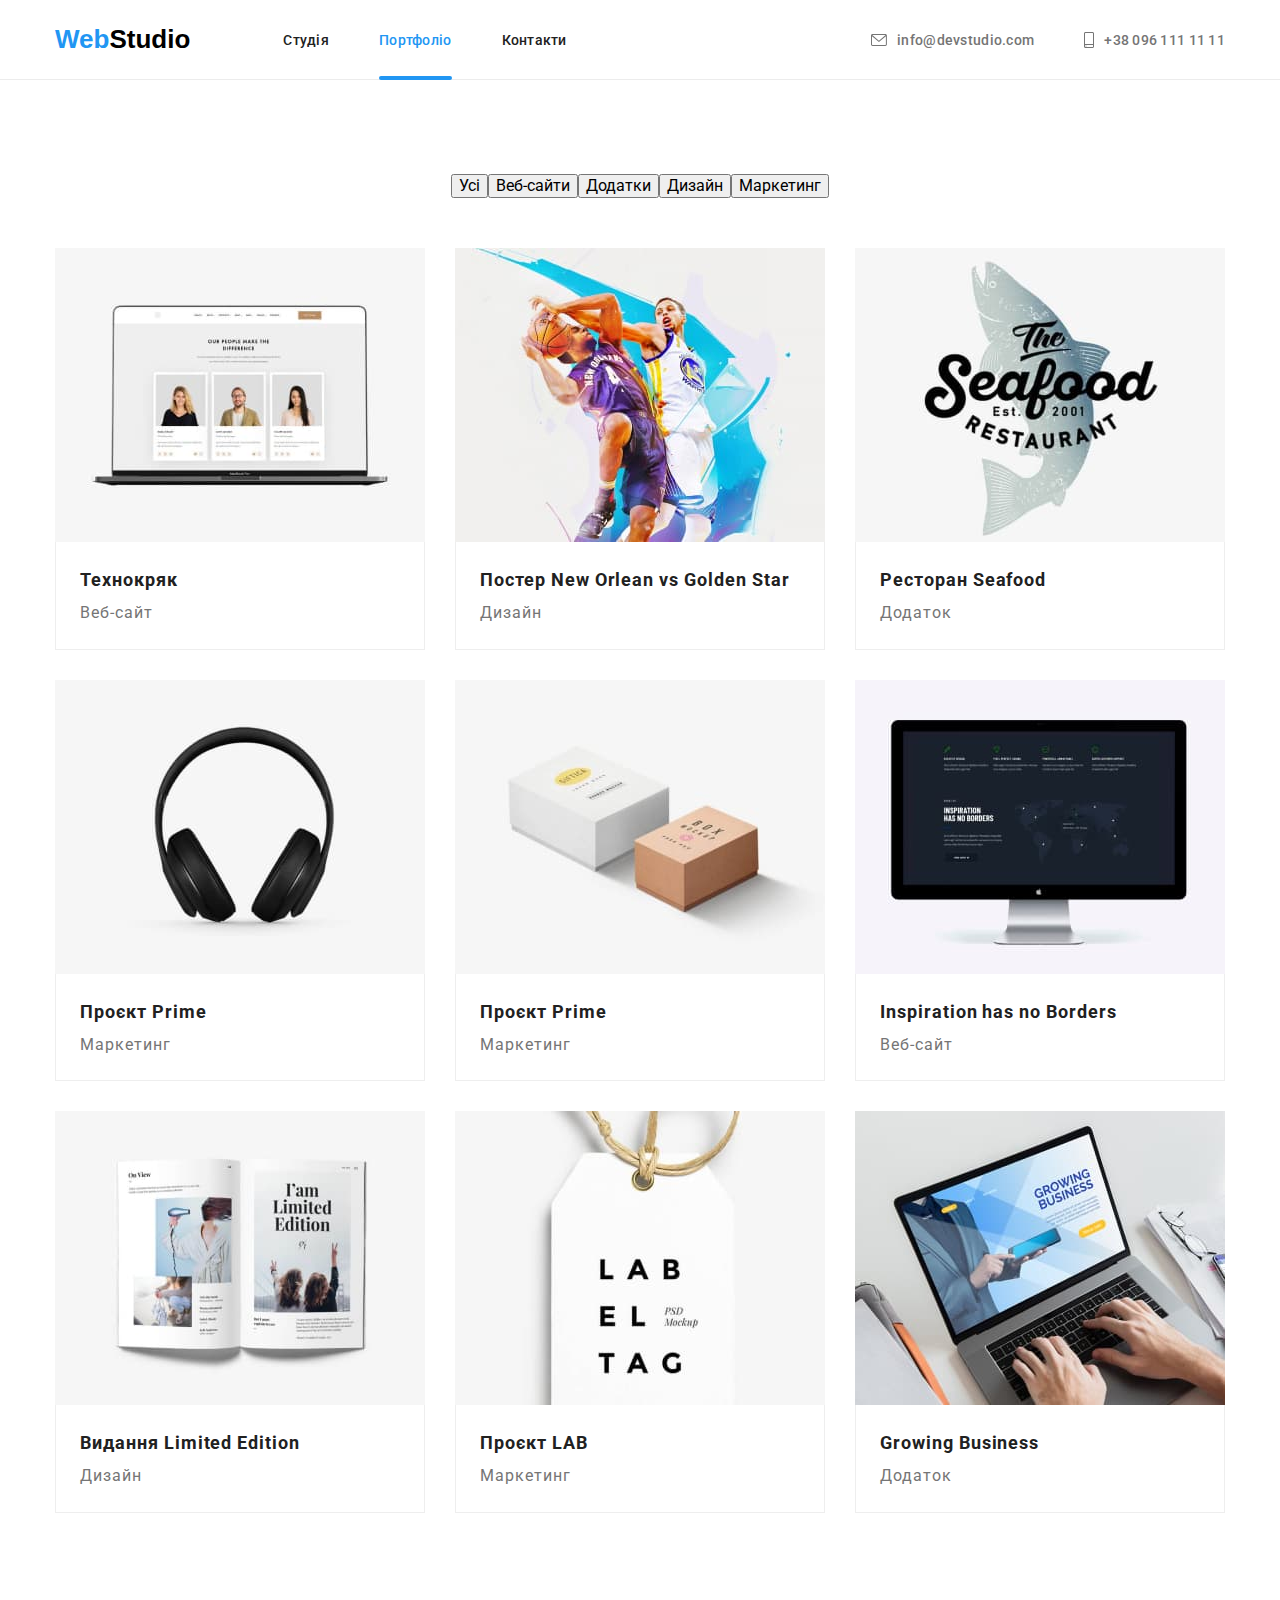
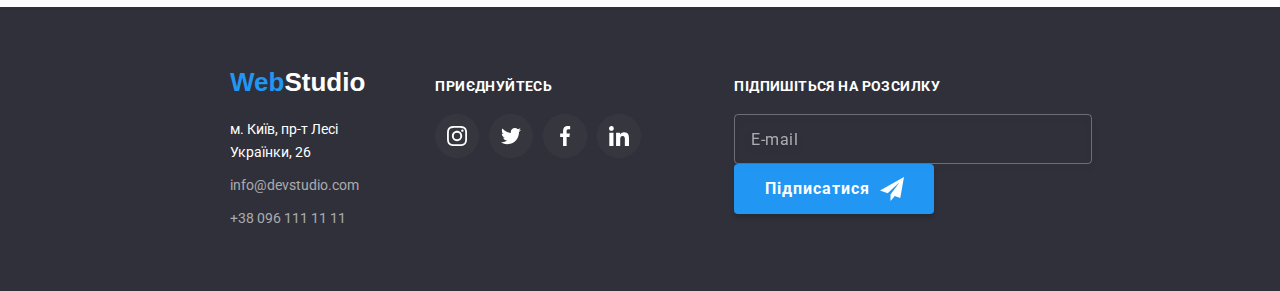
==== commit b2e07240: "sass" ====
--- a/portfolio.html
+++ b/portfolio.html
@@ -13,7 +13,7 @@
   <link rel="stylesheet" href="https://cdnjs.cloudflare.com/ajax/libs/modern-normalize/1.1.0/modern-normalize.css"
     integrity="sha512-Y0MM+V6ymRKN2zStTqzQ227DWhhp4Mzdo6gnlRnuaNCbc+YN/ZH0sBCLTM4M0oSy9c9VKiCvd4Jk44aCLrNS5Q=="
     crossorigin="anonymous" referrerpolicy="no-referrer" />
-  <link rel="stylesheet" href="./css/styles.css" />
+<link rel="stylesheet" href="./css/main.min.css" />
 </head>
 
 <body>
@@ -31,7 +31,7 @@
               href="./index.html">Студія</a>
           </li>
           <li class="navigation-list__item">
-            <a class="navigation-list__link navigation-list__item--current navigation-list__item--selected" href="./portfolio.html">Портфоліо</a>
+            <a class="navigation-list__link navigation-list--current navigation-list--selected" href="./portfolio.html">Портфоліо</a>
           </li>
           <li class="navigation-list__item">
             <a class="navigation-list__link" href="#">Контакти</a>
@@ -39,14 +39,14 @@
         </ul>
       </nav>
       <ul class="mail-tel">
-        <li class="navigation-list__item">
-          <a class="navigation-list__link mail-tel__link" href="mailto:info@devstudio.com">
+        <li class="mail-tel__item">
+          <a class="mail-tel__link" href="mailto:info@devstudio.com">
             <svg class="mail">
               <use href="./images/ikons.svg#icon-mail"></use>
             </svg>info@devstudio.com</a>
         </li>
-        <li class="navigation-list__item">
-          <a class="navigation-list__link mail-tel__link" href="tel:+380961111111">
+        <li class="mail-tel__item">
+          <a class="mail-tel__link" href="tel:+380961111111">
             <svg class="tel">
               <use href="./images/ikons.svg#icon-tel"></use>
             </svg>+38 096 111 11 11</a>
@@ -207,22 +207,22 @@
       <h2 class="part-cellar__title">приєднуйтесь</h2>
       <ul class="cellar-icon">
         <li class="cellar-icon__list">
-          <a class="cellar-icon__link" href="#"><svg class="part-cellar-item">
+          <a class="cellar-icon__link" href="#"><svg class="cellar-icon__item">
               <use href="./images/ikons.svg#icon-instagram"></use>
             </svg></a>
         </li>
         <li class="cellar-icon__list">
-          <a class="cellar-icon__link" href="#"><svg class="part-cellar-item">
+          <a class="cellar-icon__link" href="#"><svg class="cellar-icon__item">
               <use href="./images/ikons.svg#icon-twitter"></use>
             </svg></a>
         </li>
         <li class="cellar-icon__list">
-          <a class="cellar-icon__link" href="#"><svg class="part-cellar-item">
+          <a class="cellar-icon__link" href="#"><svg class="cellar-icon__item">
               <use href="./images/ikons.svg#icon-facebook"></use>
             </svg></a>
         </li>
         <li class="cellar-icon__list ">
-          <a class="cellar-icon__link" href="#"><svg class="part-cellar-item">
+          <a class="cellar-icon__link" href="#"><svg class="cellar-icon__item">
               <use href="./images/ikons.svg#icon-linkedin"></use>
             </svg></a>
         </li>
--- a/css/main.min.css
+++ b/css/main.min.css
@@ -0,0 +1 @@
+html{-webkit-box-sizing:border-box;box-sizing:border-box}*,*::before,*::after{-webkit-box-sizing:inherit;box-sizing:inherit}h1,h2,h3,h4,h5,h6,p{margin:0;padding:0}ul{list-style:none;margin:0;padding:0}body{background-color:#fff;color:#212121;font-family:"Roboto",sans-serif}a{text-decoration:none;color:#000}main,header>a{letter-spacing:.03em}.visible-hidden{border:0;clip:rect(1px, 1px, 1px, 1px);-webkit-clip-path:inset(50%);clip-path:inset(50%);height:1px;margin:-1px;overflow:hidden;padding:0;position:absolute;width:1px;word-wrap:normal !important}.container{max-width:1200px;padding-left:15px;padding-right:15px;margin:0 auto}.section{padding:94px 0}.title{margin-bottom:50px}.form-button,.modal-button{height:50px;width:200px;padding:10px 28px;background-color:#2196f3;border:none;-webkit-box-shadow:0px 4px 4px rgba(0,0,0,.15);box-shadow:0px 4px 4px rgba(0,0,0,.15);border-radius:4px;cursor:pointer;-webkit-transition:background-color 250ms cubic-bezier(0.4, 0, 0.2, 1);transition:background-color 250ms cubic-bezier(0.4, 0, 0.2, 1)}.modal-button:hover,.modal-button:focus,.form-button:hover,.form-button:focus{background-color:#188ce8}.form-button__text,.modal-button__text{font-weight:700;font-size:16px;line-height:1.875;-webkit-box-align:center;-ms-flex-align:center;align-items:center;text-align:center;letter-spacing:.06em;color:#fff}.form-button__box{display:-webkit-box;display:-ms-flexbox;display:flex;-webkit-box-align:center;-ms-flex-align:center;align-items:center;-webkit-box-pack:center;-ms-flex-pack:center;justify-content:center}.header{color:#ececec;height:80px;border-bottom:1px solid #ececec}.header a,.header ul,.header li,.header nav{height:100%}.header__elements{display:-webkit-box;display:-ms-flexbox;display:flex;-webkit-box-align:center;-ms-flex-align:center;align-items:center;height:100%}.logo{font-family:"Relawey",sans-serif;font-weight:700;font-size:26px;line-height:1.1923}.logo__text{color:#2196f3}.navigation{margin-left:93px;font-family:"Roboto",sans-serif;font-style:normal;font-weight:500;font-size:14px;line-height:1.1428;letter-spacing:.02em}.navigation-list{display:-webkit-box;display:-ms-flexbox;display:flex}.navigation-list__link{color:#212121;display:-webkit-box;display:-ms-flexbox;display:flex;-webkit-box-align:center;-ms-flex-align:center;align-items:center;-webkit-transition:color 250ms cubic-bezier(0.4, 0, 0.2, 1);transition:color 250ms cubic-bezier(0.4, 0, 0.2, 1)}.navigation-list__link:hover,.navigation-list__link:focus{color:#2196f3}.navigation-list--current{color:#2196f3}.navigation-list__item:not(:last-child){margin-right:50px}.navigation-list--selected{position:relative}.navigation-list--selected::after{content:"";position:absolute;bottom:-1px;width:100%;height:4px;background:#2196f3;border-radius:2px}.mail-tel{display:-webkit-box;display:-ms-flexbox;display:flex;margin-left:auto}.mail-tel__item:not(:last-child){margin-right:50px}.mail-tel__link{display:-webkit-box;display:-ms-flexbox;display:flex;-webkit-box-align:center;-ms-flex-align:center;align-items:center;color:#757575;font-weight:500;font-size:14px;line-height:1.1428;letter-spacing:.02em;-webkit-transition:color 250ms cubic-bezier(0.4, 0, 0.2, 1);transition:color 250ms cubic-bezier(0.4, 0, 0.2, 1)}.mail-tel__link:hover,.mail-tel__link:focus{color:#2196f3}.mail-tel__link:hover .mail,.mail-tel__link:hover .tel,.mail-tel__link:focus .mail,.mail-tel__link:focus .tel{fill:#2196f3}.mail{fill:#757575;margin-right:10px;height:12px;width:16px;-webkit-transition:fill 250ms cubic-bezier(0.4, 0, 0.2, 1);transition:fill 250ms cubic-bezier(0.4, 0, 0.2, 1)}.tel{fill:#757575;margin-right:10px;height:16px;width:10px;-webkit-transition:fill 250ms cubic-bezier(0.4, 0, 0.2, 1);transition:fill 250ms cubic-bezier(0.4, 0, 0.2, 1)}.hat{background-color:#c4c4c4;background-image:-webkit-gradient(linear, left top, left bottom, from(rgba(47, 48, 58, 0.4)), to(rgba(47, 48, 58, 0.4))),url(../images/hero-bg.jpg);background-image:linear-gradient(rgba(47, 48, 58, 0.4), rgba(47, 48, 58, 0.4)),url(../images/hero-bg.jpg);background-repeat:no-repeat;background-position:center;background-color:#2f303a;color:#fff;max-width:1600px;margin-right:auto;margin-left:auto;padding:200px 0;letter-spacing:.06em;font-weight:900;font-size:44px;line-height:1.4;text-align:center;text-transform:uppercase;text-align:center}.hat__hero{margin:0 auto 30px;font-weight:900;font-size:44px;line-height:1.3636;text-transform:uppercase;max-width:696px}.hat__button{display:block;min-width:216px;padding:10px 32px;border-radius:4px;-webkit-box-align:center;-ms-flex-align:center;align-items:center;margin:0 auto;font-weight:700;font-size:16px;line-height:1.9;background-color:#2196f3;color:#fff;border:none;cursor:pointer;text-align:center;-webkit-transition:background-color 250ms cubic-bezier(0.4, 0, 0.2, 1);transition:background-color 250ms cubic-bezier(0.4, 0, 0.2, 1)}.hat__button:hover,.hat__button:focus{background-color:#188ce8}.hang{padding-bottom:0}.hang-list{display:-webkit-box;display:-ms-flexbox;display:flex}.hang-list__item:not(:last-child){margin-right:30px}.hang-list__title{color:#212121;font-size:14px;line-height:1.14;text-transform:uppercase;padding-bottom:10px}.hang-list__text{color:#757575;font-size:14px;line-height:1.7}.hang-icon{background:#f5f4fa;border-radius:4px;width:270px;height:120px;padding:25px 100px;margin-bottom:30px}.hang-icon__item{width:70px;height:70px}.ocup-title{margin-bottom:50px;color:#212121;font-size:36px;line-height:1.2;text-align:center}.occupation-list{display:-webkit-box;display:-ms-flexbox;display:flex}.occupation-list__item:not(:last-child){margin-right:30px}.occupation-info{position:relative}.occupation-list__text{padding:27px 0;background-color:rgba(47,48,58,.8);width:370px;position:absolute;bottom:4px;font-weight:700;font-size:14px;line-height:1.14;text-align:center;letter-spacing:.03em;text-transform:uppercase;color:#fff}.team{padding-top:94px;padding-bottom:88px;background-color:#f5f4fa}.team__title{color:#212121;font-size:36px;line-height:1.2;text-align:center}.team-list{display:-webkit-box;display:-ms-flexbox;display:flex}.team-list__title{color:#212121;font-weight:500;font-size:16px;line-height:1.2;text-align:center}.team-list__text{color:#757575;font-size:16px;line-height:1.2;text-align:center}.team-list__item:not(:last-child){margin-right:30px}.team-list__item{background-color:#fff;-webkit-box-shadow:0px 1px 3px rgba(0,0,0,.12),0px 1px 1px rgba(0,0,0,.14),0px 2px 1px rgba(0,0,0,.2);box-shadow:0px 1px 3px rgba(0,0,0,.12),0px 1px 1px rgba(0,0,0,.14),0px 2px 1px rgba(0,0,0,.2);border-radius:0px 0px 4px 4px}.team-list__image{padding-bottom:30px}.team-list__title{margin-bottom:10px}.team-list__text{margin-bottom:30px}.social-icon{display:-webkit-box;display:-ms-flexbox;display:flex;-webkit-box-pack:center;-ms-flex-pack:center;justify-content:center;margin-top:16px;margin-bottom:30px;margin-left:32px;margin-right:32px}.social-icon__link{display:block;width:44px;height:44px;padding:12px;border-radius:50%;-webkit-transition:background-color 250ms cubic-bezier(0.4, 0, 0.2, 1);transition:background-color 250ms cubic-bezier(0.4, 0, 0.2, 1)}.social-icon__list:not(:last-child){margin-right:10px}.social-icon__item{fill:#757575;width:20px;height:20px;-webkit-transition:fill 250ms cubic-bezier(0.4, 0, 0.2, 1);transition:fill 250ms cubic-bezier(0.4, 0, 0.2, 1)}.social-icon__link:hover,.social-icon__link:focus{background-color:#2196f3}.social-icon__link:hover .social-icon__item,.social-icon__link:focus .social-icon__item{fill:#fff}.clients-title{color:#212121;font-size:36px;line-height:1.2;text-align:center}.clients-list{display:-webkit-box;display:-ms-flexbox;display:flex;-webkit-box-pack:center;-ms-flex-pack:center;justify-content:center}.clients-list__link{display:inline-block;width:170px;height:92px;border:1px solid #afb1b8;border-radius:4px;padding:16px 32px;-webkit-transition:border 250ms cubic-bezier(0.4, 0, 0.2, 1);transition:border 250ms cubic-bezier(0.4, 0, 0.2, 1)}.clients-list__icon{fill:#757575;width:106px;height:60px;-webkit-transition:fill 250ms cubic-bezier(0.4, 0, 0.2, 1);transition:fill 250ms cubic-bezier(0.4, 0, 0.2, 1)}.clients-list .clients-list__item:not(:last-child){margin-right:30px}.clients-list__link:hover .clients-list__icon,.clients-list__link:focus .clients-list__icon{fill:#2196f3}.clients-list__link:hover{border:1px solid #2196f3}.logo--size{padding-bottom:20px}.logo--white{color:#fff}.cellar{background-color:#2f303a;padding:60px 215px}.cellar__content{display:-webkit-box;display:-ms-flexbox;display:flex;-webkit-box-align:baseline;-ms-flex-align:baseline;align-items:baseline}.cellar__link{color:#fff;-webkit-transition:color 250ms cubic-bezier(0.4, 0, 0.2, 1);transition:color 250ms cubic-bezier(0.4, 0, 0.2, 1)}.cellar__link:hover,.cellar__link:focus{color:#2196f3}.cellar__link--grey{color:rgba(255,255,255,.6)}.adds{color:#fff;font-style:normal;font-size:14px;line-height:1.7}.adds__item:not(:last-child){padding-bottom:9px}.part-cellar{margin-left:70px}.cellar-icon{display:-webkit-box;display:-ms-flexbox;display:flex}.cellar-icon__link{display:block;width:44px;height:44px;padding:12px;border-radius:50%;background:-webkit-gradient(linear, left bottom, left top, from(rgba(0, 0, 0, 0.2)), to(rgba(0, 0, 0, 0.2))),rgba(255,255,255,.1);background:linear-gradient(0deg, rgba(0, 0, 0, 0.2), rgba(0, 0, 0, 0.2)),rgba(255,255,255,.1);-webkit-transition:background-color 250ms cubic-bezier(0.4, 0, 0.2, 1);transition:background-color 250ms cubic-bezier(0.4, 0, 0.2, 1)}.cellar-icon__list:not(:last-child){margin-right:10px}.cellar-icon__link:hover,.cellar-icon__link:focus{background:none;background-color:#2196f3}.cellar-icon__item{fill:#fff;width:20px;height:20px}.part-cellar__title,.footer-form__title{margin-bottom:20px;font-weight:700;font-weight:700;font-size:14px;line-height:1.14;letter-spacing:.03em;text-transform:uppercase;color:#fff}.footer-form{margin-left:93px}.footer-form__input{height:50px;width:358px;padding:15px 0;padding-left:16px;margin-right:12px;background-color:var(--color-futter);border:1px solid rgba(255,255,255,.3);-webkit-filter:drop-shadow(0px 4px 4px rgba(0, 0, 0, 0.15));filter:drop-shadow(0px 4px 4px rgba(0, 0, 0, 0.15));border-radius:4px;color:#fff}.footer-form__input::-webkit-input-placeholder{font-weight:400;font-size:16px;line-height:1.25;-webkit-box-align:center;align-items:center;letter-spacing:.03em;color:rgba(255,255,255,.6)}.footer-form__input::-moz-placeholder{font-weight:400;font-size:16px;line-height:1.25;align-items:center;letter-spacing:.03em;color:rgba(255,255,255,.6)}.footer-form__input:-ms-input-placeholder{font-weight:400;font-size:16px;line-height:1.25;-ms-flex-align:center;align-items:center;letter-spacing:.03em;color:rgba(255,255,255,.6)}.footer-form__input::-ms-input-placeholder{font-weight:400;font-size:16px;line-height:1.25;-ms-flex-align:center;align-items:center;letter-spacing:.03em;color:rgba(255,255,255,.6)}.footer-form__input::placeholder{font-weight:400;font-size:16px;line-height:1.25;-webkit-box-align:center;-ms-flex-align:center;align-items:center;letter-spacing:.03em;color:rgba(255,255,255,.6)}.footer-form__icon{width:24px;height:24px;margin-left:10px}.close-button{position:absolute;right:0;display:-webkit-box;display:-ms-flexbox;display:flex;-webkit-box-align:center;-ms-flex-align:center;align-items:center;-webkit-box-pack:center;-ms-flex-pack:center;justify-content:center;padding:6px;margin-top:8px;margin-right:8px;width:30px;height:30px;background:#fff;border:1px solid rgba(0,0,0,.1);border-radius:50%;cursor:pointer}.close-button__icon{width:18px;height:18px;-webkit-transition:fill 250ms cubic-bezier(0.4, 0, 0.2, 1);transition:fill 250ms cubic-bezier(0.4, 0, 0.2, 1)}.close-button__icon:hover,.close-button__icon:focus{fill:#2196f3}.modal-backdrop{position:fixed;width:100%;height:100%;top:0;left:0;background-color:rgba(0,0,0,.2);-webkit-transition:visibility 250ms cubic-bezier(0.4, 0, 0.2, 1),opacity 250ms cubic-bezier(0.4, 0, 0.2, 1);transition:visibility 250ms cubic-bezier(0.4, 0, 0.2, 1),opacity 250ms cubic-bezier(0.4, 0, 0.2, 1)}.modal{width:530px;height:580px;position:absolute;top:50%;left:50%;background:#fff;-webkit-box-shadow:0px 1px 3px rgba(0,0,0,.12),0px 1px 1px rgba(0,0,0,.14),0px 2px 1px rgba(0,0,0,.2);box-shadow:0px 1px 3px rgba(0,0,0,.12),0px 1px 1px rgba(0,0,0,.14),0px 2px 1px rgba(0,0,0,.2);border-radius:4px;-webkit-transform:translate(-50%, -50%) scale(1);transform:translate(-50%, -50%) scale(1);-webkit-transition:-webkit-transform 250ms cubic-bezier(0.4, 0, 0.2, 1);transition:-webkit-transform 250ms cubic-bezier(0.4, 0, 0.2, 1);transition:transform 250ms cubic-bezier(0.4, 0, 0.2, 1);transition:transform 250ms cubic-bezier(0.4, 0, 0.2, 1), -webkit-transform 250ms cubic-bezier(0.4, 0, 0.2, 1)}.modal__title{padding:0 40px;padding-top:40px;margin-bottom:12px;font-weight:700;font-size:20px;line-height:1.15;text-align:center;letter-spacing:.03em;color:#212121}.is-hidden{opacity:0;pointer-events:none;visibility:hidden}.is-hidden .modal{-webkit-transform:translate(-50%, -50%) scale(0.7);transform:translate(-50%, -50%) scale(0.7)}.modal-form{width:100%;padding-left:40px;padding-right:40px}.modal-form__input{padding-top:11px;padding-bottom:11px;padding-left:42px;width:100%;height:40px;margin-bottom:10px;border:1px solid rgba(33,33,33,.2);border-radius:4px;outline:#2196f3;-webkit-transition:border 250ms cubic-bezier(0.4, 0, 0.2, 1);transition:border 250ms cubic-bezier(0.4, 0, 0.2, 1)}.modal-form__box{position:relative}.modal-form__icon{position:absolute;top:11px;bottom:11px;left:12px;-webkit-transform:translateY(100%);transform:translateY(100%);width:18px;height:18px;-webkit-transition:fill 250ms cubic-bezier(0.4, 0, 0.2, 1);transition:fill 250ms cubic-bezier(0.4, 0, 0.2, 1)}.modal-form__input:focus,.modal-form__feedback:focus{border:1px solid #2196f3}.modal-form__input:focus+.modal-form__icon{fill:#2196f3}.modal-form__name{display:block;margin-bottom:4px;font-weight:400;font-size:12px;line-height:1.1666;letter-spacing:.01em;color:#757575}.modal-form>.modal-button{margin:0 auto;display:block}.modal-form__feedback{padding:12px 16px;width:100%;height:120px;resize:none;border:1px solid rgba(33,33,33,.2);border-radius:4px;outline:#2196f3;-webkit-transition:border 250ms cubic-bezier(0.4, 0, 0.2, 1);transition:border 250ms cubic-bezier(0.4, 0, 0.2, 1)}.modal-form__feedback::-webkit-input-placeholder{font-weight:400;font-size:12px;line-height:1.1666;letter-spacing:.01em;color:rgba(117,117,117,.5)}.modal-form__feedback::-moz-placeholder{font-weight:400;font-size:12px;line-height:1.1666;letter-spacing:.01em;color:rgba(117,117,117,.5)}.modal-form__feedback:-ms-input-placeholder{font-weight:400;font-size:12px;line-height:1.1666;letter-spacing:.01em;color:rgba(117,117,117,.5)}.modal-form__feedback::-ms-input-placeholder{font-weight:400;font-size:12px;line-height:1.1666;letter-spacing:.01em;color:rgba(117,117,117,.5)}.modal-form__feedback::placeholder{font-weight:400;font-size:12px;line-height:1.1666;letter-spacing:.01em;color:rgba(117,117,117,.5)}.checkbox{display:-webkit-box;display:-ms-flexbox;display:flex;-webkit-box-align:center;-ms-flex-align:center;align-items:center;-webkit-box-pack:center;-ms-flex-pack:center;justify-content:center;margin-bottom:30px;margin-top:20px}.checkbox__link{text-decoration:underline;text-underline-position:under;font-style:normal;font-weight:400;font-size:14px;line-height:1.714;letter-spacing:.03em;color:#2196f3}.checkbox__text{margin-left:7px;font-style:normal;font-weight:400;font-size:14px;line-height:1.714;letter-spacing:.03em;color:#757575}.checkbox__wrapper{display:-webkit-box;display:-ms-flexbox;display:flex;-webkit-box-align:center;-ms-flex-align:center;align-items:center;-webkit-box-pack:center;-ms-flex-pack:center;justify-content:center;width:15px;height:15px;border:2px solid #000;border-radius:2px;background-color:rgba(0,0,0,0)}.checkbox__icon{width:12px;height:9px;fill:#fff}.checkbox--acept{-webkit-appearance:none;-moz-appearance:none;appearance:none;position:absolute}.checkbox--acept:checked+.checkbox__wrapper{background-color:#2196f3;fill:#fff;border:#2196f3;fill:#fff}.filters{display:-webkit-box;display:-ms-flexbox;display:flex;-webkit-box-pack:center;-ms-flex-pack:center;justify-content:center;margin-bottom:50px}.posters{display:-webkit-box;display:-ms-flexbox;display:flex;-ms-flex-wrap:wrap;flex-wrap:wrap;gap:30px}.posters__list{-ms-flex-preferred-size:calc((100% - 60px)/3);flex-basis:calc((100% - 60px)/3);position:relative;cursor:pointer;-webkit-transition:-webkit-box-shadow 250ms cubic-bezier(0.4, 0, 0.2, 1);transition:-webkit-box-shadow 250ms cubic-bezier(0.4, 0, 0.2, 1);transition:box-shadow 250ms cubic-bezier(0.4, 0, 0.2, 1);transition:box-shadow 250ms cubic-bezier(0.4, 0, 0.2, 1), -webkit-box-shadow 250ms cubic-bezier(0.4, 0, 0.2, 1)}.posters__list:hover,.posters__list:focus{-webkit-box-shadow:0px 1px 1px rgba(0,0,0,.12),0px 4px 4px rgba(0,0,0,.06),1px 4px 6px rgba(0,0,0,.16);box-shadow:0px 1px 1px rgba(0,0,0,.12),0px 4px 4px rgba(0,0,0,.06),1px 4px 6px rgba(0,0,0,.16)}.posters__list{-webkit-box-sizing:border-box;box-sizing:border-box;letter-spacing:.06em}.posters-text__title{color:#212121;font-size:18px;line-height:2}.posters__box{position:relative;overflow:hidden}.posters__info{position:absolute;padding:63px 24px;width:100%;height:100%;bottom:-100%;left:0;font-weight:400;font-size:18px;line-height:1.5555;letter-spacing:.03em;color:#fff;background:rgba(33,150,243,.9)}.posters__list:hover .posters__info{-webkit-transform:translateY(-100%);transform:translateY(-100%);-webkit-transition:-webkit-transform 250ms cubic-bezier(0.4, 0, 0.2, 1);transition:-webkit-transform 250ms cubic-bezier(0.4, 0, 0.2, 1);transition:transform 250ms cubic-bezier(0.4, 0, 0.2, 1);transition:transform 250ms cubic-bezier(0.4, 0, 0.2, 1), -webkit-transform 250ms cubic-bezier(0.4, 0, 0.2, 1);overflow:auto}.posters-text{padding:20px 24px;border-bottom:1px solid #eee;border-left:1px solid #eee;border-right:1px solid #eee}.posters-text__filter{color:#757575;font-size:16px;line-height:1.9}.posters__img{display:block;width:100%;height:auto}/*# sourceMappingURL=main.min.css.map */